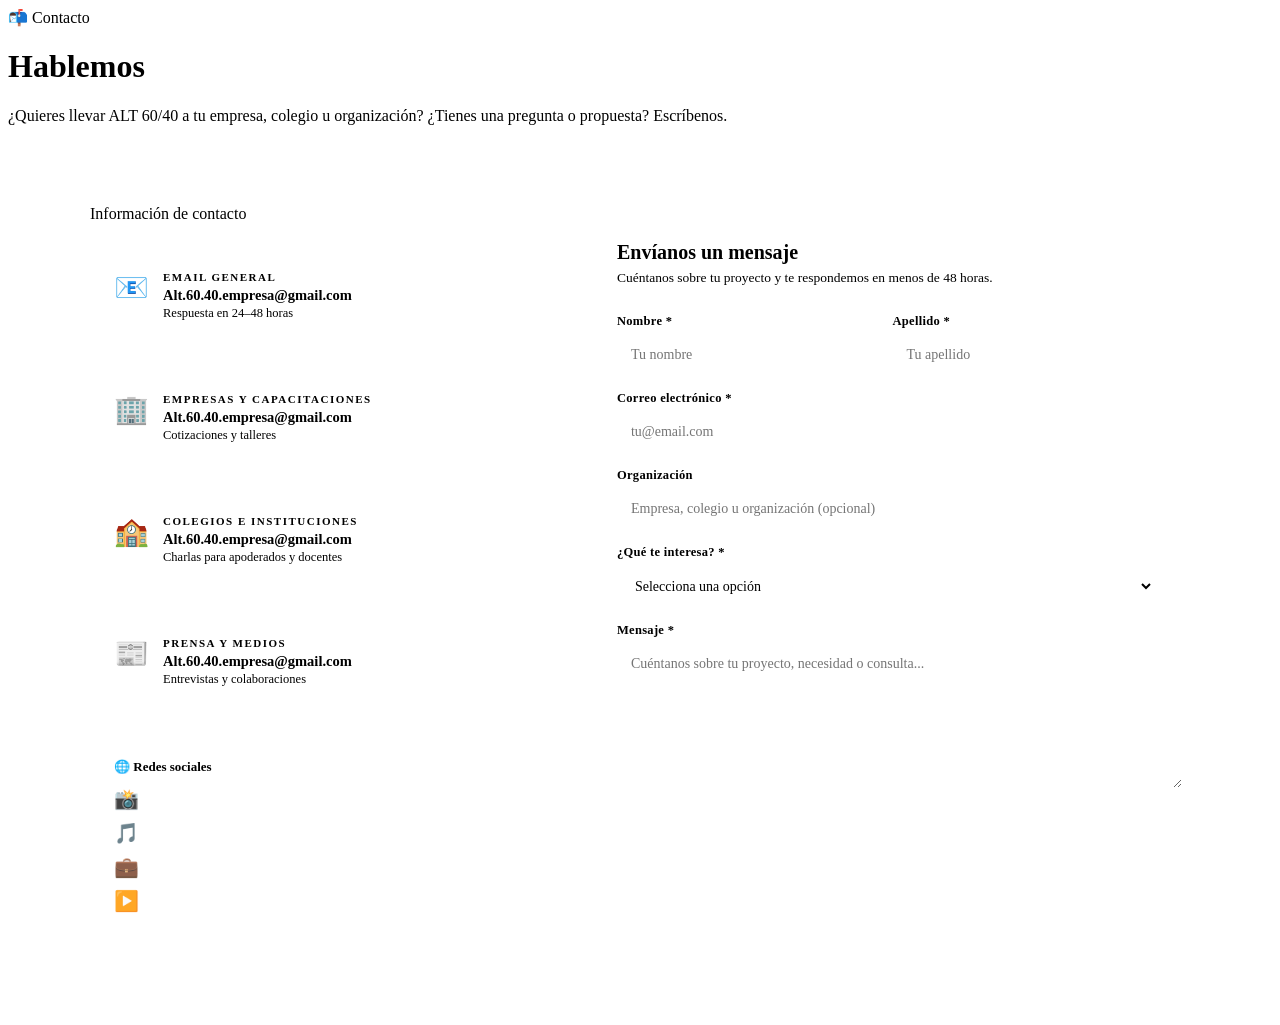
==== contacto.html @ 271dbf9a "Add files via upload" ====
<!DOCTYPE html>
<html lang="es">
<head>
<meta charset="UTF-8">
<meta name="viewport" content="width=device-width, initial-scale=1.0">
<link rel="preconnect" href="https://fonts.googleapis.com">
<link href="https://fonts.googleapis.com/css2?family=Space+Grotesk:wght@300;400;500;600;700;800&family=Inter:wght@300;400;500;600;700&display=swap" rel="stylesheet">
<link rel="stylesheet" href="css/base.css">
<style>
.contact-layout{display:grid;grid-template-columns:1fr 1.4fr;gap:56px;max-width:1100px;margin:0 auto;padding:64px 48px 80px;}
.contact-info{display:flex;flex-direction:column;gap:24px;}
.ci-card{background:var(--card-bg);border:1.5px solid var(--border);border-radius:16px;padding:24px;display:flex;align-items:flex-start;gap:14px;transition:border-color .2s;}
.ci-card:hover{border-color:var(--gold);}
.ci-icon{font-size:28px;flex-shrink:0;}
.ci-label{font-family:var(--fD);font-size:11px;font-weight:700;letter-spacing:1.5px;text-transform:uppercase;color:var(--gray);margin-bottom:4px;}
.ci-value{font-size:14.5px;font-weight:600;color:var(--text);}
.ci-sub{font-size:12.5px;color:var(--gray);margin-top:2px;}
.contact-form-card{background:var(--card-bg);border:1.5px solid var(--border);border-radius:20px;padding:36px;}
.form-row{display:grid;grid-template-columns:1fr 1fr;gap:14px;}
.form-group{display:flex;flex-direction:column;gap:6px;margin-bottom:16px;}
.form-label{font-size:12.5px;font-weight:700;color:var(--text);letter-spacing:.3px;}
.form-input,.form-select,.form-textarea{border:1.5px solid var(--border);border-radius:10px;padding:12px 14px;font-size:14px;font-family:var(--fB);color:var(--text);background:var(--bg);outline:none;transition:border-color .2s;width:100%;}
.form-input:focus,.form-select:focus,.form-textarea:focus{border-color:var(--wine);}
.form-textarea{resize:vertical;min-height:120px;}
.form-submit{width:100%;padding:14px;background:var(--wine);color:#fff;border:none;border-radius:10px;font-family:var(--fD);font-weight:700;font-size:15px;cursor:pointer;transition:background .15s;}
.form-submit:hover{background:var(--magenta);}
.form-submit:disabled{background:var(--gray);cursor:default;}
@media(max-width:800px){
  .contact-layout{grid-template-columns:1fr;padding:36px 20px 60px;}
  .form-row{grid-template-columns:1fr;}
}
</style>
</head>
<body>
<div id="site-nav-placeholder"></div>
<div class="page-hero">
  <div class="page-hero-eyebrow">📬 Contacto</div>
  <h1 class="page-hero-title">Hablemos</h1>
  <p class="page-hero-sub">¿Quieres llevar ALT 60/40 a tu empresa, colegio u organización? ¿Tienes una pregunta o propuesta? Escríbenos.</p>
</div>

<div class="contact-layout">
  <div class="contact-info">
    <div class="eyebrow">Información de contacto</div>
    <div class="ci-card">
      <div class="ci-icon">📧</div>
      <div><div class="ci-label">Email general</div><div class="ci-value">Alt.60.40.empresa@gmail.com</div><div class="ci-sub">Respuesta en 24–48 horas</div></div>
    </div>
    <div class="ci-card">
      <div class="ci-icon">🏢</div>
      <div><div class="ci-label">Empresas y capacitaciones</div><div class="ci-value">Alt.60.40.empresa@gmail.com</div><div class="ci-sub">Cotizaciones y talleres</div></div>
    </div>
    <div class="ci-card">
      <div class="ci-icon">🏫</div>
      <div><div class="ci-label">Colegios e instituciones</div><div class="ci-value">Alt.60.40.empresa@gmail.com</div><div class="ci-sub">Charlas para apoderados y docentes</div></div>
    </div>
    <div class="ci-card">
      <div class="ci-icon">📰</div>
      <div><div class="ci-label">Prensa y medios</div><div class="ci-value">Alt.60.40.empresa@gmail.com</div><div class="ci-sub">Entrevistas y colaboraciones</div></div>
    </div>
    <div style="background:var(--wine);border-radius:16px;padding:24px;">
      <div style="font-family:var(--fD);font-size:13px;font-weight:700;color:var(--gold);margin-bottom:12px;">🌐 Redes sociales</div>
      <div style="display:flex;flex-direction:column;gap:10px;">
        <a href="https://instagram.com" target="_blank" style="display:flex;align-items:center;gap:10px;color:rgba(255,255,255,.85);text-decoration:none;font-size:14px;font-weight:600;"><span style="font-size:20px;">📸</span> @alt6040</a>
        <a href="https://tiktok.com" target="_blank" style="display:flex;align-items:center;gap:10px;color:rgba(255,255,255,.85);text-decoration:none;font-size:14px;font-weight:600;"><span style="font-size:20px;">🎵</span> @alt6040</a>
        <a href="https://linkedin.com" target="_blank" style="display:flex;align-items:center;gap:10px;color:rgba(255,255,255,.85);text-decoration:none;font-size:14px;font-weight:600;"><span style="font-size:20px;">💼</span> ALT 60/40</a>
        <a href="https://youtube.com" target="_blank" style="display:flex;align-items:center;gap:10px;color:rgba(255,255,255,.85);text-decoration:none;font-size:14px;font-weight:600;"><span style="font-size:20px;">▶️</span> ALT 60/40</a>
      </div>
    </div>
  </div>

  <div class="contact-form-card">
    <div style="font-family:var(--fD);font-size:20px;font-weight:800;color:var(--wine);margin-bottom:6px;">Envíanos un mensaje</div>
    <div style="font-size:13.5px;color:var(--gray);margin-bottom:28px;">Cuéntanos sobre tu proyecto y te respondemos en menos de 48 horas.</div>

    <div id="formSuccess" style="display:none;background:#dcfce7;border:1.5px solid #86efac;border-radius:12px;padding:20px;text-align:center;margin-bottom:20px;">
      <div style="font-size:28px;margin-bottom:8px;">✅</div>
      <div style="font-family:var(--fD);font-size:16px;font-weight:700;color:#15803d;">¡Mensaje enviado!</div>
      <div style="font-size:13px;color:#166534;margin-top:4px;">Te responderemos en menos de 48 horas.</div>
    </div>

    <form id="contactForm" onsubmit="submitForm(event)">
      <div class="form-row">
        <div class="form-group"><label class="form-label">Nombre *</label><input class="form-input" type="text" name="name" required placeholder="Tu nombre"></div>
        <div class="form-group"><label class="form-label">Apellido *</label><input class="form-input" type="text" name="last" required placeholder="Tu apellido"></div>
      </div>
      <div class="form-group"><label class="form-label">Correo electrónico *</label><input class="form-input" type="email" name="email" required placeholder="tu@email.com"></div>
      <div class="form-group"><label class="form-label">Organización</label><input class="form-input" type="text" name="org" placeholder="Empresa, colegio u organización (opcional)"></div>
      <div class="form-group">
        <label class="form-label">¿Qué te interesa? *</label>
        <select class="form-select" name="interest" required>
          <option value="">Selecciona una opción</option>
          <option>Capacitación para empresa</option>
          <option>Charla para colegio</option>
          <option>Taller para familias</option>
          <option>Consultoría en comunicación digital</option>
          <option>Colaboración / prensa</option>
          <option>Pregunta general</option>
          <option>Otro</option>
        </select>
      </div>
      <div class="form-group"><label class="form-label">Mensaje *</label><textarea class="form-textarea" name="message" required placeholder="Cuéntanos sobre tu proyecto, necesidad o consulta..."></textarea></div>
      <button class="form-submit" type="submit" id="submitBtn">Enviar mensaje →</button>
    </form>
  </div>
</div>

<div id="site-footer-placeholder"></div>
<script src="js/app-core.js"></script>
<script src="js/data.js"></script>
<script src="js/components.js"></script>
<script>
initPage({page:'contacto.html',title:'Contacto',description:'Contáctanos para capacitaciones, charlas, consultoría o cualquier pregunta sobre ALT 60/40.'});

function submitForm(e){
  e.preventDefault();
  const btn=document.getElementById('submitBtn');
  btn.disabled=true;
  btn.textContent='Enviando...';
  setTimeout(()=>{
    document.getElementById('contactForm').style.display='none';
    document.getElementById('formSuccess').style.display='block';
    ALT.toast('✅ Mensaje enviado correctamente');
  },1200);
}
</script>
</body>
</html>
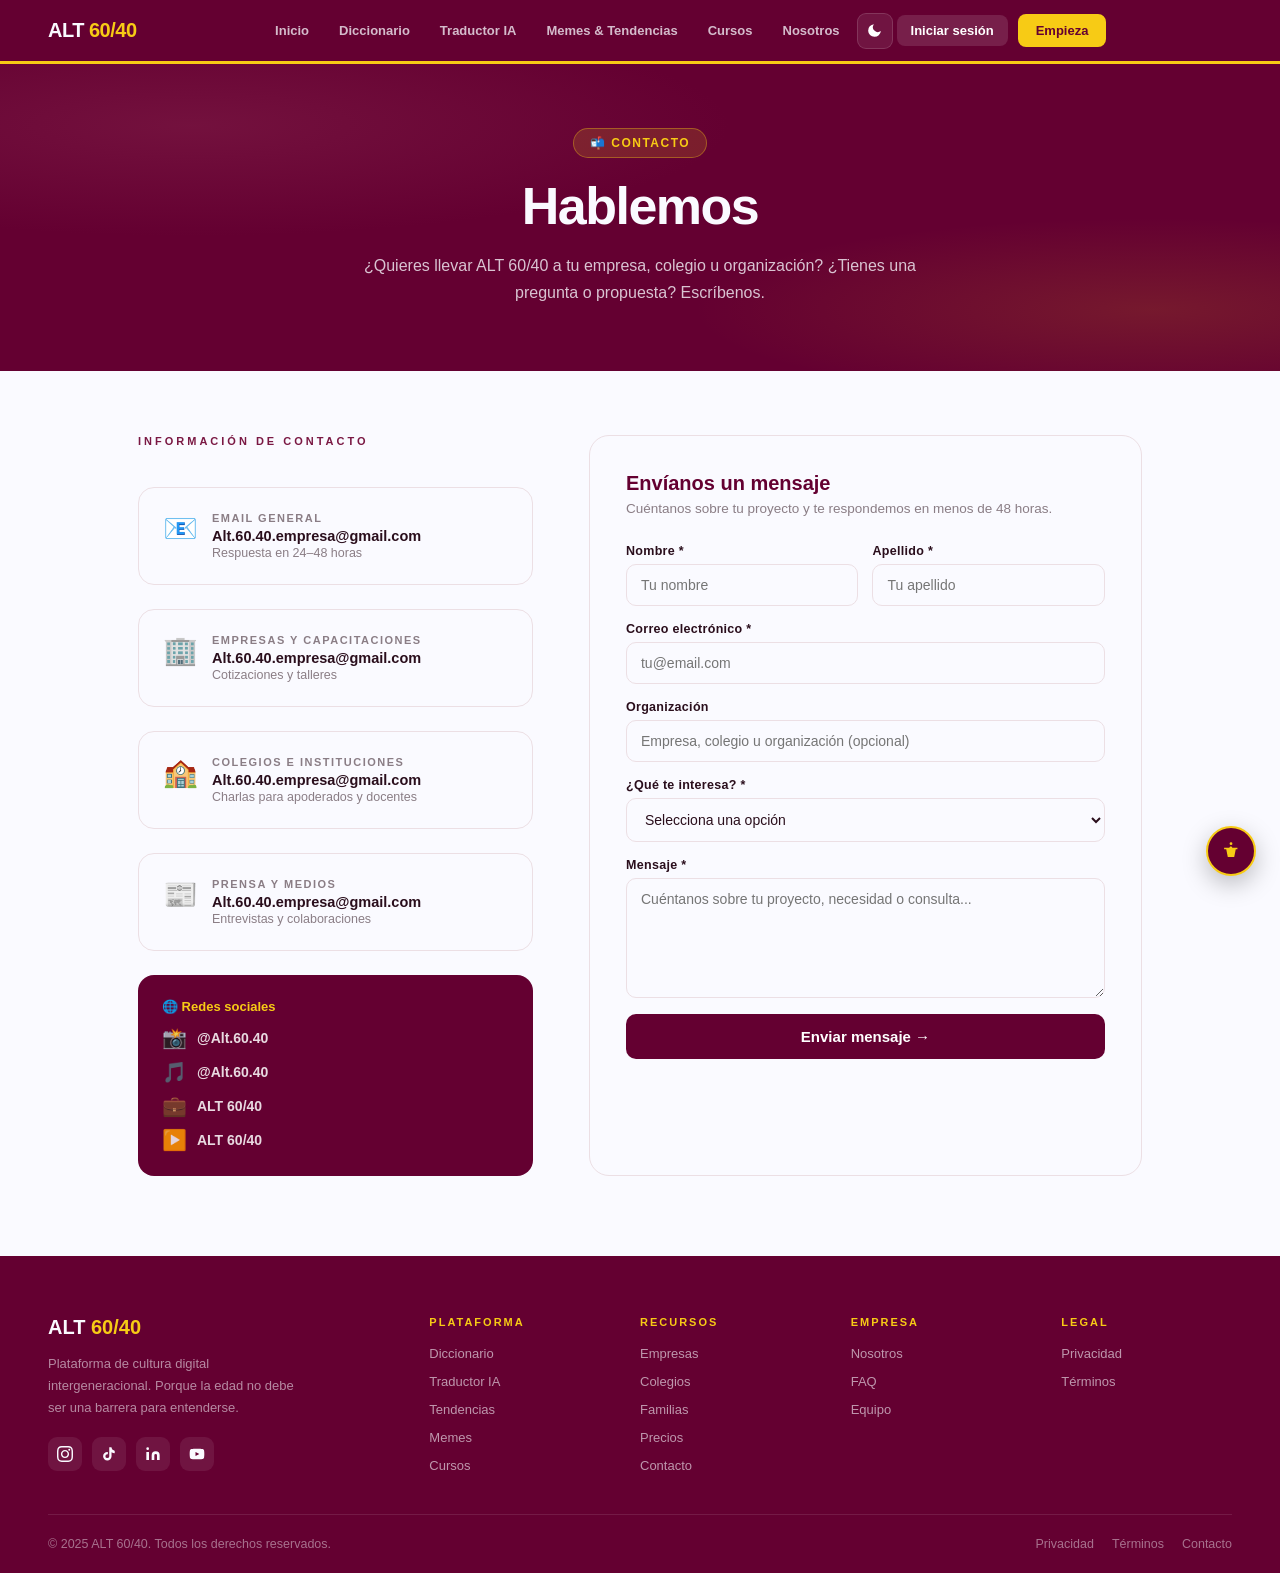
==== commit b7311999: "version 2" ====
--- a/contacto.html
+++ b/contacto.html
@@ -5,7 +5,347 @@
 <meta name="viewport" content="width=device-width, initial-scale=1.0">
 <link rel="preconnect" href="https://fonts.googleapis.com">
 <link href="https://fonts.googleapis.com/css2?family=Space+Grotesk:wght@300;400;500;600;700;800&family=Inter:wght@300;400;500;600;700&display=swap" rel="stylesheet">
-<link rel="stylesheet" href="css/base.css">
+<style>
+/* ═══════════════════════════════════════
+   ALT 60/40 — DESIGN SYSTEM
+   ═══════════════════════════════════════ */
+:root {
+  --wine:    #640031;
+  --magenta: #7A1843;
+  --gold:    #F7CB15;
+  --steel:   #7698B3;
+  --white:   #FAFAFF;
+
+  --wine-l:  #7d0040;
+  --gold-d:  #e0b711;
+  --ink:     #2a0e1c;
+  --gray:    #8a7d85;
+  --border:  #ecdfe4;
+  --bg:      var(--white);
+  --bg-soft: #f9f5f1;
+  --card-bg: var(--white);
+  --text:    var(--ink);
+  --text-soft: #5d5159;
+
+  --fD: 'Space Grotesk', sans-serif;
+  --fB: 'Inter', sans-serif;
+  --ease: cubic-bezier(.25,.46,.45,.94);
+
+  --radius-sm: 8px;
+  --radius-md: 14px;
+  --radius-lg: 20px;
+}
+
+/* ─── DARK MODE ─── */
+html.dark {
+  --bg:      #15090f;
+  --bg-soft: #1c0e16;
+  --card-bg: #20121a;
+  --text:    #f5eef2;
+  --text-soft: #c9b8c2;
+  --border:  #3a2030;
+  --gray:    #a594a0;
+}
+
+/* ─── HIGH CONTRAST MODE ─── */
+html.contrast {
+  --wine: #4a0024;
+  --text: #000;
+  --text-soft: #000;
+  --border: #000;
+}
+html.contrast.dark {
+  --text: #fff;
+  --text-soft: #fff;
+  --border: #fff;
+  --bg: #000;
+  --bg-soft: #000;
+  --card-bg: #0a0a0a;
+}
+
+*,*::before,*::after{box-sizing:border-box;margin:0;padding:0;}
+html{scroll-behavior:smooth;}
+html.no-scroll{ overflow:hidden; }
+body{
+  font-family:var(--fB);
+  background:var(--bg);
+  color:var(--text);
+  overflow-x:hidden;
+  transition: background .25s, color .25s;
+}
+::selection { background: var(--gold); color: var(--wine); }
+a{ color:inherit; }
+img{ max-width:100%; display:block; }
+button{ font-family:inherit; }
+
+/* font-size scaling for accessibility */
+html.font-lg{ font-size:112.5%; }
+html.font-xl{ font-size:125%; }
+
+section[id], div[id]{ scroll-margin-top: 84px; }
+
+/* ─── VISIBLE FOCUS ─── */
+a:focus-visible, button:focus-visible, input:focus-visible, textarea:focus-visible, select:focus-visible, [tabindex]:focus-visible {
+  outline: 2.5px solid var(--gold);
+  outline-offset: 2px;
+}
+
+/* ─── REDUCED MOTION ─── */
+@media (prefers-reduced-motion: reduce) {
+  *, *::before, *::after { animation-duration: 0.01ms !important; animation-iteration-count: 1 !important; transition-duration: 0.01ms !important; scroll-behavior: auto !important; }
+}
+
+/* ═══ NAV ═══ */
+nav.site-nav{
+  position:sticky; top:0; z-index:500;
+  background:var(--wine);
+  display:flex; align-items:center; justify-content:space-between;
+  padding:0 48px; height:64px;
+  border-bottom: 3px solid var(--gold);
+}
+.logo{ font-family:var(--fD); font-size:20px; font-weight:800; color:var(--white); letter-spacing:-.5px; text-decoration:none; }
+.logo b{ color:var(--gold); }
+.navlinks{ display:flex; gap:4px; align-items:center; }
+.navlinks a{
+  font-family:var(--fD); font-size:13px; font-weight:600;
+  color:rgba(250,250,255,.75); text-decoration:none;
+  padding:8px 13px; border-radius:8px; transition:all .15s;
+  white-space:nowrap;
+}
+.navlinks a:hover, .navlinks a.current{ color:var(--white); background:rgba(255,255,255,.08); }
+.nav-cta{
+  background:var(--gold); color:var(--wine) !important;
+  font-weight:700 !important; padding:9px 18px !important; margin-left:6px;
+}
+.nav-cta:hover{ background:#fff !important; }
+
+.nav-icon-btn{
+  background:rgba(255,255,255,.08); border:1px solid rgba(255,255,255,.14);
+  width:36px; height:36px; border-radius:9px; cursor:pointer;
+  display:flex; align-items:center; justify-content:center;
+  transition:background .15s; flex-shrink:0;
+}
+.nav-icon-btn:hover{ background:rgba(255,255,255,.18); }
+.nav-icon-btn svg{ width:17px; height:17px; }
+
+.nav-right{ display:flex; align-items:center; gap:8px; }
+
+.nav-avatar-btn{
+  width:36px; height:36px; border-radius:50%;
+  background:var(--gold); color:var(--wine);
+  display:flex; align-items:center; justify-content:center;
+  font-family:var(--fD); font-weight:700; font-size:13px;
+  cursor:pointer; border:none; flex-shrink:0;
+}
+
+/* hamburger (mobile only) */
+.hamburger{
+  display:none; flex-direction:column; gap:4px; cursor:pointer;
+  background:none; border:none; padding:8px; width:36px; height:36px;
+  align-items:center; justify-content:center;
+}
+.hamburger span{ width:20px; height:2px; background:var(--white); border-radius:2px; transition:all .2s; }
+.hamburger.open span:nth-child(1){ transform:translateY(6px) rotate(45deg); }
+.hamburger.open span:nth-child(2){ opacity:0; }
+.hamburger.open span:nth-child(3){ transform:translateY(-6px) rotate(-45deg); }
+
+.mobile-drawer{
+  display:none; position:fixed; top:64px; left:0; right:0; bottom:0; z-index:480;
+  background:var(--wine); padding:24px; overflow-y:auto;
+}
+.mobile-drawer.open{ display:block; }
+.mobile-drawer a{
+  display:block; font-family:var(--fD); font-size:17px; font-weight:600;
+  color:var(--white); text-decoration:none; padding:14px 4px;
+  border-bottom:1px solid rgba(255,255,255,.1);
+}
+
+/* ═══ FOOTER ═══ */
+footer.site-footer{ background:var(--wine); padding:60px 48px 0; }
+.footer-grid{
+  max-width:1240px; margin:0 auto;
+  display:grid; grid-template-columns:2fr 1fr 1fr 1fr 1fr; gap:40px;
+  padding-bottom:40px; border-bottom:1px solid rgba(255,255,255,.1);
+}
+.f-logo{ font-family:var(--fD); font-size:20px; font-weight:800; color:var(--white); margin-bottom:14px; }
+.f-logo b{ color:var(--gold); }
+.f-desc{ font-size:13px; color:rgba(250,250,255,.55); line-height:1.7; max-width:260px; margin-bottom:18px; }
+.f-social{ display:flex; gap:10px; }
+.f-social a{
+  width:34px; height:34px; border-radius:9px; background:rgba(255,255,255,.08);
+  display:flex; align-items:center; justify-content:center; transition:background .15s;
+}
+.f-social a:hover{ background:var(--gold); }
+.f-social svg{ width:16px; height:16px; fill:var(--white); }
+.f-social a:hover svg{ fill:var(--wine); }
+.f-col-title{ font-family:var(--fD); font-size:11px; font-weight:700; letter-spacing:2px; text-transform:uppercase; color:var(--gold); margin-bottom:16px; }
+.f-links{ list-style:none; display:flex; flex-direction:column; gap:10px; }
+.f-links a{ font-size:13px; color:rgba(250,250,255,.6); text-decoration:none; transition:color .2s; }
+.f-links a:hover{ color:var(--gold); }
+.footer-bottom{
+  max-width:1240px; margin:0 auto; padding:22px 0;
+  display:flex; justify-content:space-between; align-items:center; flex-wrap:wrap; gap:12px;
+}
+.footer-bottom p{ font-size:12.5px; color:rgba(250,250,255,.45); }
+.footer-bottom-links{ display:flex; gap:18px; flex-wrap:wrap; }
+.footer-bottom-links a{ font-size:12.5px; color:rgba(250,250,255,.45); text-decoration:none; }
+.footer-bottom-links a:hover{ color:var(--gold); }
+
+/* ═══ SHARED BUTTONS ═══ */
+.btn-gold{
+  background:var(--gold); color:var(--wine);
+  font-family:var(--fD); font-weight:700; font-size:15px;
+  padding:14px 32px; border-radius:10px; border:none; cursor:pointer;
+  text-decoration:none; display:inline-block; transition:all .2s;
+  box-shadow:0 8px 28px rgba(247,203,21,.3);
+}
+.btn-gold:hover{ background:#fff; transform:translateY(-2px); box-shadow:0 12px 36px rgba(247,203,21,.4); }
+.btn-outline{
+  background:transparent; color:var(--white);
+  font-family:var(--fD); font-weight:700; font-size:15px;
+  padding:14px 32px; border-radius:10px; border:1.5px solid rgba(255,255,255,.3); cursor:pointer;
+  text-decoration:none; display:inline-block; transition:all .2s;
+}
+.btn-outline:hover{ border-color:var(--white); background:rgba(255,255,255,.08); transform:translateY(-2px); }
+.btn-wine{
+  background:var(--wine); color:#fff;
+  font-family:var(--fD); font-weight:700; font-size:14px;
+  padding:12px 26px; border-radius:9px; border:none; cursor:pointer;
+  text-decoration:none; display:inline-block; transition:all .2s;
+}
+.btn-wine:hover{ background:var(--magenta); transform:translateY(-2px); }
+.btn-ghost-wine{
+  background:transparent; color:var(--wine); border:1.5px solid var(--border);
+  font-family:var(--fD); font-weight:700; font-size:13px;
+  padding:10px 22px; border-radius:9px; cursor:pointer; transition:all .15s;
+  text-decoration:none; display:inline-block;
+}
+.btn-ghost-wine:hover{ border-color:var(--wine); background:#f5eef1; }
+
+/* ═══ SECTION BASE ═══ */
+.section{ max-width:1240px; margin:0 auto; padding:80px 48px; }
+.eyebrow{
+  font-family:var(--fD); font-size:11px; font-weight:700;
+  letter-spacing:3px; text-transform:uppercase; color:var(--magenta);
+  margin-bottom:16px;
+}
+.eyebrow.on-dark{ color:var(--gold); }
+.sec-title{
+  font-family:var(--fD); font-size:clamp(28px,4vw,46px); font-weight:800;
+  letter-spacing:-1px; line-height:1.1; color:var(--wine); margin-bottom:18px;
+}
+html.dark .sec-title{ color:var(--gold); }
+.sec-title.on-dark{ color:var(--white); }
+.sec-body{ font-size:16px; line-height:1.75; color:var(--text-soft); max-width:640px; }
+
+/* ═══ PAGE HERO (subpages) ═══ */
+.page-hero{
+  background: var(--wine);
+  background-image:
+    radial-gradient(ellipse 70% 60% at 15% 20%, rgba(122,24,67,.7) 0%, transparent 60%),
+    radial-gradient(ellipse 60% 50% at 90% 80%, rgba(247,203,21,.12) 0%, transparent 60%);
+  padding:64px 48px; text-align:center;
+}
+.page-hero-eyebrow{
+  display:inline-flex; align-items:center; gap:8px;
+  background:rgba(247,203,21,.15); border:1px solid rgba(247,203,21,.35);
+  color:var(--gold); font-family:var(--fD); font-size:12px; font-weight:700;
+  letter-spacing:1.5px; text-transform:uppercase;
+  padding:7px 16px; border-radius:100px; margin-bottom:20px;
+}
+.page-hero-title{
+  font-family:var(--fD); font-weight:800;
+  font-size:clamp(30px,5vw,52px); color:var(--white);
+  line-height:1.08; letter-spacing:-1.5px;
+}
+.page-hero-sub{
+  font-size:16px; color:rgba(250,250,255,.78);
+  max-width:560px; margin:18px auto 0; line-height:1.7; font-weight:300;
+}
+
+/* ═══ REVEAL ═══ */
+.reveal{ opacity:0; transform:translateY(28px); transition:opacity .65s var(--ease), transform .65s var(--ease); }
+.reveal.visible{ opacity:1; transform:none; }
+
+/* ═══ TOAST ═══ */
+#toast-host{ position:fixed; bottom:24px; left:50%; transform:translateX(-50%); z-index:9999; display:flex; flex-direction:column; gap:8px; align-items:center; }
+.toast{
+  background:var(--wine); color:#fff; font-family:var(--fB); font-size:13.5px; font-weight:500;
+  padding:12px 22px; border-radius:100px; box-shadow:0 10px 30px rgba(0,0,0,.25);
+  display:flex; align-items:center; gap:8px;
+  animation: toastIn .25s var(--ease);
+}
+@keyframes toastIn{ from{opacity:0;transform:translateY(10px);} to{opacity:1;transform:none;} }
+
+/* ═══ MODAL BASE ═══ */
+.modal-overlay{
+  display:none; position:fixed; inset:0; background:rgba(20,5,12,.6);
+  z-index:2000; align-items:center; justify-content:center; padding:20px;
+  backdrop-filter: blur(3px);
+}
+.modal-overlay.open{ display:flex; }
+.modal-box{
+  background:var(--card-bg); border-radius:var(--radius-lg);
+  width:min(420px,100%); padding:36px; position:relative;
+  max-height:90vh; overflow-y:auto;
+  animation: modalIn .25s var(--ease);
+}
+@keyframes modalIn{ from{opacity:0;transform:scale(.96) translateY(8px);} to{opacity:1;transform:none;} }
+.modal-close{
+  position:absolute; top:18px; right:18px; background:none; border:none;
+  font-size:22px; color:var(--gray); cursor:pointer; line-height:1; padding:4px;
+}
+.modal-close:hover{ color:var(--wine); }
+
+/* ═══ A11Y WIDGET ═══ */
+#a11y-toggle{
+  position:fixed; bottom:24px; right:24px; z-index:1000;
+  width:50px; height:50px; border-radius:50%;
+  background:var(--wine); border:2px solid var(--gold); cursor:pointer;
+  display:flex; align-items:center; justify-content:center;
+  box-shadow:0 8px 24px rgba(0,0,0,.25); transition:transform .2s;
+}
+#a11y-toggle:hover{ transform:scale(1.08); }
+#a11y-toggle svg{ width:22px; height:22px; fill:var(--gold); }
+
+#a11y-panel{
+  display:none; position:fixed; bottom:84px; right:24px; z-index:1000;
+  background:var(--card-bg); border:1.5px solid var(--border); border-radius:16px;
+  padding:20px; width:240px; box-shadow:0 16px 48px rgba(0,0,0,.2);
+}
+#a11y-panel.open{ display:block; }
+.a11y-row{ display:flex; align-items:center; justify-content:space-between; padding:10px 0; border-bottom:1px solid var(--border); }
+.a11y-row:last-child{ border-bottom:none; }
+.a11y-label{ font-size:13px; font-weight:600; color:var(--text); }
+.a11y-btns{ display:flex; gap:4px; }
+.a11y-mini-btn{
+  width:28px; height:28px; border-radius:6px; border:1.5px solid var(--border);
+  background:var(--bg); color:var(--text); cursor:pointer; font-size:12px; font-weight:700;
+}
+.a11y-mini-btn.active{ background:var(--wine); color:#fff; border-color:var(--wine); }
+.a11y-toggle-switch{
+  width:38px; height:22px; border-radius:100px; background:var(--border); position:relative; cursor:pointer; border:none;
+}
+.a11y-toggle-switch::after{
+  content:''; position:absolute; top:2px; left:2px; width:18px; height:18px; border-radius:50%;
+  background:#fff; transition:transform .2s;
+}
+.a11y-toggle-switch.on{ background:var(--wine); }
+.a11y-toggle-switch.on::after{ transform:translateX(16px); }
+
+/* ═══ RESPONSIVE ═══ */
+@media(max-width:1000px){
+  nav.site-nav{ padding:0 20px; }
+  .navlinks{ display:none; }
+  .hamburger{ display:flex; }
+  .section{ padding:56px 20px; }
+  .page-hero{ padding:48px 20px; }
+  .footer-grid{ grid-template-columns:1fr 1fr; padding:0 20px 32px; }
+  footer.site-footer{ padding:40px 0 0; }
+  .footer-bottom{ padding:20px; flex-direction:column; text-align:center; }
+}
+
+</style>
 <style>
 .contact-layout{display:grid;grid-template-columns:1fr 1.4fr;gap:56px;max-width:1100px;margin:0 auto;padding:64px 48px 80px;}
 .contact-info{display:flex;flex-direction:column;gap:24px;}
@@ -61,10 +401,10 @@
     <div style="background:var(--wine);border-radius:16px;padding:24px;">
       <div style="font-family:var(--fD);font-size:13px;font-weight:700;color:var(--gold);margin-bottom:12px;">🌐 Redes sociales</div>
       <div style="display:flex;flex-direction:column;gap:10px;">
-        <a href="https://instagram.com" target="_blank" style="display:flex;align-items:center;gap:10px;color:rgba(255,255,255,.85);text-decoration:none;font-size:14px;font-weight:600;"><span style="font-size:20px;">📸</span> @alt6040</a>
-        <a href="https://tiktok.com" target="_blank" style="display:flex;align-items:center;gap:10px;color:rgba(255,255,255,.85);text-decoration:none;font-size:14px;font-weight:600;"><span style="font-size:20px;">🎵</span> @alt6040</a>
-        <a href="https://linkedin.com" target="_blank" style="display:flex;align-items:center;gap:10px;color:rgba(255,255,255,.85);text-decoration:none;font-size:14px;font-weight:600;"><span style="font-size:20px;">💼</span> ALT 60/40</a>
-        <a href="https://youtube.com" target="_blank" style="display:flex;align-items:center;gap:10px;color:rgba(255,255,255,.85);text-decoration:none;font-size:14px;font-weight:600;"><span style="font-size:20px;">▶️</span> ALT 60/40</a>
+        <a href="https://instagram.com" target="_blank" style="display:flex;align-items:center;gap:10px;color:rgba(255,255,255,.85);text-decoration:none;font-size:14px;font-weight:600;"><span style="font-size:20px;">📸</span> @Alt.60.40</a>
+        <a href="https://www.tiktok.com/@alt.60.40" target="_blank" style="display:flex;align-items:center;gap:10px;color:rgba(255,255,255,.85);text-decoration:none;font-size:14px;font-weight:600;"><span style="font-size:20px;">🎵</span> @Alt.60.40</a>
+        <a href="https://www.linkedin.com/company/alt6040" target="_blank" style="display:flex;align-items:center;gap:10px;color:rgba(255,255,255,.85);text-decoration:none;font-size:14px;font-weight:600;"><span style="font-size:20px;">💼</span> ALT 60/40</a>
+        <a href="https://www.facebook.com/share/1G8u2c5EKh/" target="_blank" style="display:flex;align-items:center;gap:10px;color:rgba(255,255,255,.85);text-decoration:none;font-size:14px;font-weight:600;"><span style="font-size:20px;">▶️</span> ALT 60/40</a>
       </div>
     </div>
   </div>
@@ -106,9 +446,1186 @@
 </div>
 
 <div id="site-footer-placeholder"></div>
-<script src="js/app-core.js"></script>
-<script src="js/data.js"></script>
-<script src="js/components.js"></script>
+<script>
+/* ═══════════════════════════════════════
+   ALT 60/40 — APP CORE (shared state & utils)
+   Persisted via localStorage. No real backend —
+   this simulates auth/progress for the prototype.
+   ═══════════════════════════════════════ */
+
+const ALT = {
+  STORE_KEY: 'alt6040_state',
+
+  defaultState() {
+    return {
+      user: null, // { name, email, initials }
+      favorites: [],        // array of term ids
+      history: [],          // array of {term, ts}
+      learned: [],          // array of term ids marked "aprendida"
+      courseProgress: {},   // { courseId: percent }
+      achievements: [],     // array of achievement ids unlocked
+      darkMode: false,
+      fontSize: 'base',     // base | lg | xl
+      highContrast: false,
+    };
+  },
+
+  state: null,
+
+  load() {
+    try {
+      const raw = localStorage.getItem(this.STORE_KEY);
+      this.state = raw ? Object.assign(this.defaultState(), JSON.parse(raw)) : this.defaultState();
+    } catch(e) {
+      this.state = this.defaultState();
+    }
+    return this.state;
+  },
+
+  save() {
+    localStorage.setItem(this.STORE_KEY, JSON.stringify(this.state));
+  },
+
+  /* ── AUTH (simulated) ── */
+  login(name, email) {
+    const initials = name.trim().split(/\s+/).map(w => w[0]).slice(0,2).join('').toUpperCase();
+    this.state.user = { name: name.trim(), email: email.trim(), initials: initials || 'U' };
+    this.save();
+  },
+  loginWithGoogle() {
+    this.login('Usuario Google', 'usuario@gmail.com');
+  },
+  logout() {
+    this.state.user = null;
+    this.save();
+  },
+  isLoggedIn() { return !!this.state.user; },
+
+  /* ── FAVORITES ── */
+  toggleFavorite(termId) {
+    const i = this.state.favorites.indexOf(termId);
+    if (i >= 0) { this.state.favorites.splice(i,1); } else { this.state.favorites.push(termId); }
+    this.save();
+    return this.state.favorites.includes(termId);
+  },
+  isFavorite(termId) { return this.state.favorites.includes(termId); },
+
+  /* ── HISTORY ── */
+  addHistory(termLabel) {
+    this.state.history = this.state.history.filter(h => h.term !== termLabel);
+    this.state.history.unshift({ term: termLabel, ts: Date.now() });
+    this.state.history = this.state.history.slice(0, 20);
+    this.save();
+  },
+
+  /* ── LEARNED WORDS ── */
+  markLearned(termId) {
+    if (!this.state.learned.includes(termId)) {
+      this.state.learned.push(termId);
+      this.save();
+      this.checkAchievements();
+    }
+  },
+
+  /* ── COURSE PROGRESS ── */
+  setCourseProgress(courseId, percent) {
+    this.state.courseProgress[courseId] = percent;
+    this.save();
+    this.checkAchievements();
+  },
+  getCourseProgress(courseId) { return this.state.courseProgress[courseId] || 0; },
+
+  /* ── ACHIEVEMENTS ── */
+  ACHIEVEMENT_DEFS: [
+    { id: 'first_word',  name: 'Primer meme aprendido', desc: 'Aprendiste tu primera palabra', icon: '🎉', check: s => s.learned.length >= 1 },
+    { id: 'hundred',     name: '100 términos descubiertos', desc: 'Marcaste 100 palabras como aprendidas', icon: '💯', check: s => s.learned.length >= 100 },
+    { id: 'expert',      name: 'Nivel Experto', desc: 'Completaste un curso avanzado', icon: '🎓', check: s => Object.values(s.courseProgress).some(p => p >= 100) },
+    { id: 'streak',      name: 'Racha de aprendizaje', desc: 'Visitaste el diccionario 3 veces', icon: '🔥', check: s => s.history.length >= 3 },
+    { id: 'collector',   name: 'Coleccionista', desc: 'Guardaste 5 palabras favoritas', icon: '⭐', check: s => s.favorites.length >= 5 },
+  ],
+
+  checkAchievements() {
+    let unlocked = false;
+    this.ACHIEVEMENT_DEFS.forEach(def => {
+      if (!this.state.achievements.includes(def.id) && def.check(this.state)) {
+        this.state.achievements.push(def.id);
+        unlocked = true;
+        this.toast(`🏆 Logro desbloqueado: ${def.name}`);
+      }
+    });
+    if (unlocked) this.save();
+  },
+
+  /* ── DARK MODE ── */
+  applyDarkMode() {
+    document.documentElement.classList.toggle('dark', this.state.darkMode);
+  },
+  toggleDarkMode() {
+    this.state.darkMode = !this.state.darkMode;
+    this.applyDarkMode();
+    this.save();
+  },
+
+  /* ── ACCESSIBILITY ── */
+  applyA11y() {
+    document.documentElement.classList.remove('font-lg','font-xl');
+    if (this.state.fontSize === 'lg') document.documentElement.classList.add('font-lg');
+    if (this.state.fontSize === 'xl') document.documentElement.classList.add('font-xl');
+    document.documentElement.classList.toggle('contrast', this.state.highContrast);
+  },
+  setFontSize(size) {
+    this.state.fontSize = size;
+    this.applyA11y();
+    this.save();
+  },
+  toggleContrast() {
+    this.state.highContrast = !this.state.highContrast;
+    this.applyA11y();
+    this.save();
+  },
+  readPageAloud() {
+    if (!('speechSynthesis' in window)) { this.toast('Lectura en voz alta no disponible en este navegador'); return; }
+    const main = document.querySelector('main') || document.body;
+    const text = main.innerText.slice(0, 4000);
+    const utter = new SpeechSynthesisUtterance(text);
+    utter.lang = 'es-ES';
+    speechSynthesis.cancel();
+    speechSynthesis.speak(utter);
+    this.toast('🔊 Leyendo página en voz alta...');
+  },
+  stopReading() {
+    speechSynthesis.cancel();
+  },
+
+  /* ── TOAST ── */
+  toast(msg, ms=3200) {
+    let host = document.getElementById('toast-host');
+    if (!host) {
+      host = document.createElement('div');
+      host.id = 'toast-host';
+      document.body.appendChild(host);
+    }
+    const el = document.createElement('div');
+    el.className = 'toast';
+    el.textContent = msg;
+    host.appendChild(el);
+    setTimeout(() => { el.style.opacity = '0'; el.style.transition='opacity .3s'; setTimeout(()=>el.remove(), 300); }, ms);
+  },
+
+  /* ── COPY TO CLIPBOARD ── */
+  copyText(text, successMsg='Copiado al portapapeles') {
+    navigator.clipboard.writeText(text).then(() => this.toast('✅ ' + successMsg)).catch(() => this.toast('No se pudo copiar'));
+  },
+
+  /* ── SHARE ── */
+  shareContent(title, text, url) {
+    if (navigator.share) {
+      navigator.share({ title, text, url }).catch(()=>{});
+    } else {
+      this.copyText(url || window.location.href, 'Enlace copiado para compartir');
+    }
+  },
+
+  init() {
+    this.load();
+    this.applyDarkMode();
+    this.applyA11y();
+    this.renderNavAuthState();
+    this.checkAchievements();
+  },
+
+  /* update header avatar/login button based on auth state across pages */
+  renderNavAuthState() {
+    const loginBtn = document.getElementById('navLoginBtn');
+    const avatarBtn = document.getElementById('navAvatarBtn');
+    if (!loginBtn && !avatarBtn) return;
+    if (this.isLoggedIn()) {
+      if (loginBtn) loginBtn.style.display = 'none';
+      if (avatarBtn) { avatarBtn.style.display = 'flex'; avatarBtn.textContent = this.state.user.initials; }
+    } else {
+      if (loginBtn) loginBtn.style.display = 'inline-block';
+      if (avatarBtn) avatarBtn.style.display = 'none';
+    }
+  }
+};
+
+ALT.load();
+ALT.applyDarkMode();
+ALT.applyA11y();
+
+document.addEventListener('DOMContentLoaded', () => {
+  ALT.init();
+
+  /* ── mobile hamburger ── */
+  const hamburger = document.getElementById('hamburgerBtn');
+  const drawer = document.getElementById('mobileDrawer');
+  if (hamburger && drawer) {
+    hamburger.addEventListener('click', () => {
+      hamburger.classList.toggle('open');
+      drawer.classList.toggle('open');
+      document.documentElement.classList.toggle('no-scroll', drawer.classList.contains('open'));
+    });
+    drawer.querySelectorAll('a').forEach(a => a.addEventListener('click', () => {
+      hamburger.classList.remove('open');
+      drawer.classList.remove('open');
+      document.documentElement.classList.remove('no-scroll');
+    }));
+  }
+
+  /* ── dark mode toggle button ── */
+  document.querySelectorAll('[data-dark-toggle]').forEach(btn => {
+    btn.addEventListener('click', () => ALT.toggleDarkMode());
+  });
+
+  /* ── a11y panel ── */
+  const a11yToggle = document.getElementById('a11y-toggle');
+  const a11yPanel = document.getElementById('a11y-panel');
+  if (a11yToggle && a11yPanel) {
+    a11yToggle.addEventListener('click', () => a11yPanel.classList.toggle('open'));
+    document.addEventListener('click', (e) => {
+      if (!a11yPanel.contains(e.target) && !a11yToggle.contains(e.target)) a11yPanel.classList.remove('open');
+    });
+  }
+
+  /* ── login modal wiring ── */
+  const loginBtn = document.getElementById('navLoginBtn');
+  const loginModal = document.getElementById('loginModal');
+  if (loginBtn && loginModal) {
+    loginBtn.addEventListener('click', () => loginModal.classList.add('open'));
+  }
+
+  /* ── avatar click -> go to profile ── */
+  const avatarBtn = document.getElementById('navAvatarBtn');
+  if (avatarBtn) {
+    avatarBtn.addEventListener('click', () => { window.location.href = 'perfil.html'; });
+  }
+
+  /* ── scroll reveal (works across pages) ── */
+  const io = new IntersectionObserver(entries => {
+    entries.forEach(e => { if (e.isIntersecting) e.target.classList.add('visible'); });
+  }, { threshold: .08 });
+  document.querySelectorAll('.reveal').forEach(r => io.observe(r));
+});
+
+</script>
+<script>
+/* ════════════════════════════════════════════════════════
+   ALT 60/40 — DATA COMPLETA
+   Multi-generacional · Actualizado julio 2026
+   Gen Alpha · Gen Z · Millennials · Gen X · Boomers
+   ════════════════════════════════════════════════════════ */
+
+/* ──────────────────────────────────────────────────────
+   DICCIONARIO — 55 términos con ejemplos expandidos
+   ────────────────────────────────────────────────────── */
+const TERMS = [
+
+  /* ═══ GEN ALPHA (2013+) ═══ */
+  {
+    id:'skibidi', word:'Skibidi', pron:'/ski-bi-di/', category:'memes', generation:'Gen Alpha',
+    tags:['Gen Alpha','2023','Viral'], date:'~2023', popularity:97, emoji:'🚽',
+    definition:'Originado en la serie viral "Skibidi Toilet" de YouTube (cabezas humanas en inodoros en guerra). Funciona como palabra comodín: algo absurdo, raro, random o sin sentido. Es el idioma nativo de Gen Alpha.',
+    example:'"Eso fue completamente skibidi, no tiene sentido pero me reí 10 minutos."',
+    example2:'"¿Por qué estás siendo tan skibidi hoy? Nada de lo que dices tiene lógica."',
+    example3:'"Ese video de YouTube es puro skibidi Ohio, no puedo creer que alguien lo hizo."',
+    synonyms:['Random','Absurdo','Sin sentido'], related:['brainrot','gyat'],
+    platforms:['YouTube','TikTok'], formalTranslation:'Algo absurdo o sin sentido aparente'
+  },
+  {
+    id:'gyat', word:'Gyat', pron:'/yat/', category:'slang', generation:'Gen Alpha',
+    tags:['Gen Alpha','2022'], date:'~2022', popularity:78, emoji:'😱',
+    definition:'Interjección de asombro exagerado. Viene de "goddamn" pronunciado rapidísimo. Se usa para reaccionar ante algo impactante, sorprendente o impresionante.',
+    example:'"¡Gyat! No puedo creer que sacó 7 sin ir a clases en todo el semestre."',
+    example2:'"Gyat bro, ese precio estaba en oferta hace una hora y ya se acabó."',
+    example3:'"¡GYAT! Mira quién llegó a la fiesta — no lo invitamos."',
+    synonyms:['¡Dios mío!','¡Wow!','¡Increíble!'], related:['skibidi','brainrot'],
+    platforms:['TikTok'], formalTranslation:'Expresión de asombro o sorpresa intensa ante algo inesperado'
+  },
+  {
+    id:'brainrot', word:'Brainrot', pron:'/bréin-rot/', category:'memes', generation:'Gen Alpha / Gen Z',
+    tags:['Gen Alpha','Gen Z','2023','Popular'], date:'~2023', popularity:94, emoji:'🧠',
+    definition:'Contenido absurdo, repetitivo y sin valor que "pudre el cerebro" de tanto verlo. Se usa con humor para autocriticarse. Si entiendes todos los memes de Skibidi Toilet, ya tienes brainrot.',
+    example:'"Llevo 4 horas viendo TikTok a las 3am. Esto es puro brainrot y no me arrepiento."',
+    example2:'"Mi recomendado de YouTube es solo videos de gatos y conspiraciones. Tengo brainrot severo."',
+    example3:'"Las cosas que me dan risa ya no tienen sentido para nadie más. Brainrot nivel experto."',
+    synonyms:['Contenido basura','Adicción digital'], related:['skibidi','npc'],
+    platforms:['YouTube','TikTok'], formalTranslation:'Deterioro cognitivo humorístico por consumo excesivo de contenido banal'
+  },
+
+  /* ═══ GEN Z (1997-2012) ═══ */
+  {
+    id:'rizz', word:'Rizz', pron:'/riz/', category:'slang', generation:'Gen Z',
+    tags:['Gen Z','2022','Viral','Oxford 2023'], date:'~2022', popularity:99, emoji:'✨',
+    definition:'Carisma natural para seducir o impresionar sin aparente esfuerzo. Palabra del Año Oxford 2023. "Unspoken rizz" es el nivel supremo: conquistas sin decir ni una sola palabra. Puedes "tener rizz" o "no tener rizz".',
+    example:'"No hace nada especial y todos lo adoran — tiene un unspoken rizz impresionante."',
+    example2:'"Intenté hablarle y lo arruiné todo. Definitivamente no tengo rizz."',
+    example3:'"¿Cómo te fue con ella?" "Mal, perdí todo el rizz cuando me trabé diciendo mi nombre."',
+    synonyms:['Carisma','Encanto natural','Don de gentes'], related:['aura','sigma','delulu'],
+    platforms:['TikTok','Instagram','X'], formalTranslation:'Carisma natural para generar atracción sin esfuerzo visible'
+  },
+  {
+    id:'aura', word:'Aura', pron:'/áu-ra/', category:'slang', generation:'Gen Alpha / Gen Z',
+    tags:['Gen Alpha','Gen Z','2023','Viral'], date:'~2023', popularity:95, emoji:'🌟',
+    definition:'Energía o presencia carismática que proyecta una persona. "Farmar aura" (2025-2026) es acumular puntos de carisma haciendo cosas geniales. "Perder aura" es hacer algo vergonzoso. El sistema de puntos lo decide la comunidad.',
+    example:'"Perdió 1000 puntos de aura cuando se cayó entrando al salón con todos mirando."',
+    example2:'"Llegó al trabajo con café, look impecable y el proyecto listo: +5000 aura pura."',
+    example3:'"Contesté mal en clase cuando no sabía la respuesta. Aura en negativo, literalmente."',
+    synonyms:['Presencia','Carisma','Energía'], related:['rizz','sigma'],
+    platforms:['TikTok','Instagram'], formalTranslation:'Presencia carismática que proyecta una persona en su entorno'
+  },
+  {
+    id:'delulu', word:'Delulu', pron:'/de-lu-lu/', category:'slang', generation:'Gen Z',
+    tags:['Gen Z','TikTok','2023','Popular'], date:'~2023', popularity:88, emoji:'🌙',
+    definition:'Diminutivo de "delusional" (delirante). Se usa con humor y cariño para describir expectativas poco realistas, especialmente en lo amoroso. "Ser delulu" es un estado de vida que muchos abrazan conscientemente.',
+    example:'"Estoy completamente delulu pensando que me va a escribir después de 3 semanas de silencio."',
+    example2:'"Sé que no me conoce en persona, pero en mi cabeza ya tenemos 3 hijos. Soy muy delulu."',
+    example3:'"¿Delulu? Sí. ¿Voy a parar? No. Manifestar es parte del proceso."',
+    synonyms:['Ilusa/o','Con esperanzas exageradas'], related:['main-character','rizz'],
+    platforms:['TikTok','Instagram'], formalTranslation:'Tener expectativas poco realistas sobre una situación romántica'
+  },
+  {
+    id:'era', word:'Era', pron:'/é-ra/', category:'slang', generation:'Gen Z',
+    tags:['Gen Z','2023','Popular'], date:'~2023', popularity:93, emoji:'⭐',
+    definition:'Estar en una "era" es vivir una etapa de vida con identidad definida. Inspirado en las eras de Taylor Swift. En 2026 todo se convierte en una era: gym, paz mental, villana, productividad.',
+    example:'"Estoy en mi era de no contestar mensajes y priorizar mi paz interior."',
+    example2:'"Oficialmente entré a mi era de gym. Llevo 3 días. Esperemos que dure."',
+    example3:'"Esta es mi era villana: nada de disculpas, nada de explicaciones."',
+    synonyms:['Fase','Etapa','Período'], related:['delulu','main-character'],
+    platforms:['TikTok','Instagram','X'], formalTranslation:'Atravesando una etapa de vida con identidad y propósito definidos'
+  },
+  {
+    id:'the-ick', word:'The ick', pron:'/de-ik/', category:'slang', generation:'Gen Z',
+    tags:['Gen Z','2022','Popular'], date:'~2022', popularity:89, emoji:'🤢',
+    definition:'Repulsión instantánea e irreversible que surge al ver algo que hace la persona que te gusta. No tiene cura conocida. Una vez que da "the ick", la atracción se fue para siempre.',
+    example:'"Me dio el ick cuando lo vi corriendo raro detrás del bus. Ya no puedo verlo igual."',
+    example2:'"¿Sabes qué me dio el ick? Que manda voz en vez de texto. No lo puedo superar."',
+    example3:'"The ick más raro: tomaba el yogur y hacía ruido al final. Adiós para siempre."',
+    synonyms:['Repulsión','Me bajó','Ya no me gusta'], related:['delulu','ghostear'],
+    platforms:['TikTok','Instagram'], formalTranslation:'Repulsión súbita e irreversible hacia alguien que antes atraía'
+  },
+  {
+    id:'no-cap', word:'No cap', pron:'/no-kap/', category:'slang', generation:'Gen Z',
+    tags:['Gen Z','2019','Popular'], date:'~2019', popularity:91, emoji:'🧢',
+    definition:'"Sin mentira" / "en serio". "Cap" significa mentira en slang. "No cap" = te lo juro, es verdad. Una de las expresiones más usadas para dar énfasis a una afirmación.',
+    example:'"Este restaurante es el mejor que fui en mi vida, no cap."',
+    example2:'"No cap, el examen estuvo facilísimo. Todos lo reprobaron pero estuvo fácil."',
+    example3:'"¿Esto está bueno de verdad o lo dices?" "No cap, te lo juro, está increíble."',
+    synonyms:['En serio','Te lo juro','Facts'], related:['lowkey','bussin'],
+    platforms:['TikTok','Instagram','X'], formalTranslation:'Te lo aseguro, es completamente cierto y sin exageración'
+  },
+  {
+    id:'slay', word:'Slay', pron:'/sléi/', category:'slang', generation:'Gen Z',
+    tags:['Gen Z','2019'], date:'~2019 (cultura ballroom)', popularity:86, emoji:'💅',
+    definition:'Elogio máximo: alguien lo hizo de manera excepcional. Viene de la cultura ballroom afroamericana de los 80s, masificado por RuPaul\'s Drag Race. "Slay queen" es la forma de decírselo a alguien.',
+    example:'"Ese look es un slay absoluto, deberías ir así siempre."',
+    example2:'"Presentó el proyecto con tanta confianza. Slay total, todos aplaudieron."',
+    example3:'"¿Cómo me veo?" "Slay. Literal slay. No cambies nada."',
+    synonyms:['Lo rompiste','Lo clavaste','Impresionante'], related:['aura','rizz'],
+    platforms:['Instagram','TikTok','X'], formalTranslation:'Hiciste algo de manera excepcional y con gran estilo'
+  },
+  {
+    id:'caught-4k', word:'Caught in 4K', pron:'/kot in ful-kei/', category:'slang', generation:'Gen Z',
+    tags:['Gen Z','2020','Viral'], date:'~2020', popularity:85, emoji:'📸',
+    definition:'Ser pillado haciendo algo con evidencia irrefutable. La cultura del celular hizo que todo quede grabado. No hay escapatoria posible.',
+    example:'"Te vieron comprando McDonald\'s con la dieta activa. Caught in 4K."',
+    example2:'"Le dijo a todos que estaba enfermo y lo pillaron en el partido. Caught in 4K brutal."',
+    example3:'"Me grabaron durmiendo en clases y lo subieron al grupo. Caught in 4K sin compasión."',
+    synonyms:['Pillado','En evidencia','Sin coartada'], related:['ratio','no-cap'],
+    platforms:['TikTok','Instagram','X'], formalTranslation:'Ser descubierto en flagrante con evidencia irrefutable'
+  },
+  {
+    id:'understood-assignment', word:'Understood the assignment', pron:'/an-dér-stud de a-sáin-ment/', category:'slang', generation:'Gen Z',
+    tags:['Gen Z','2021','Viral'], date:'~2021', popularity:84, emoji:'📋',
+    definition:'Elogio máximo: alguien entendió exactamente qué se esperaba y lo hizo de manera impecable. Si te lo dicen, lo hiciste perfecto.',
+    example:'"Llegó al evento con el look exacto — clearly understood the assignment."',
+    example2:'"Le pedí que trajera algo para la reunión y llegó con presentación, aperitivos y resumen. Entendió el assignment completamente."',
+    example3:'"El chef nuevo understood the assignment: menú perfecto, presentación perfecta, precio razonable."',
+    synonyms:['Lo entendió','Lo clavó'], related:['slay','rizz'],
+    platforms:['TikTok','Instagram','X'], formalTranslation:'Cumplió exactamente con lo esperado, de manera sobresaliente'
+  },
+  {
+    id:'rent-free', word:'Rent free', pron:'/rent-frí/', category:'slang', generation:'Gen Z / Millennials',
+    tags:['Gen Z','Millennials','2020'], date:'~2020', popularity:76, emoji:'🏠',
+    definition:'Cuando algo o alguien ocupa tu mente constantemente sin que puedas evitarlo. "Vive en tu cabeza sin pagar arriendo." Puede ser una canción, una persona, un momento vergonzoso.',
+    example:'"Esa canción vive en mi cabeza rent free desde hace tres semanas."',
+    example2:'"El comentario que me hizo hace un mes sigue viviendo rent free en mi cabeza a las 3am."',
+    example3:'"Él no piensa en mí pero yo lo tengo rent free 24/7. Clásico."',
+    synonyms:['No puedo dejar de pensar','Me obsesioné'], related:['delulu','main-character'],
+    platforms:['X','TikTok'], formalTranslation:'Algo que ocupa tu mente constantemente de forma involuntaria'
+  },
+  {
+    id:'pov', word:'POV', pron:'/pi-ou-vi/', category:'tiktok', generation:'Gen Z',
+    tags:['Gen Z','TikTok','2020'], date:'~2020', popularity:95, emoji:'📹',
+    definition:'"Point of View". Formato de video/texto donde el espectador es el protagonista de la situación. "POV: tu mamá te llama" te pone a ti dentro de la escena.',
+    example:'"POV: llevas 6 horas jugando y tu mamá acaba de cortar el internet."',
+    example2:'"POV: eres el único que estudió para el examen y el profe lo suspendió."',
+    example3:'"POV: tu jefe te llama el viernes a las 5:59pm."',
+    synonyms:['Perspectiva','Punto de vista'], related:['main-character','npc'],
+    platforms:['TikTok','Instagram'], formalTranslation:'Desde la perspectiva del protagonista de la situación descrita'
+  },
+  {
+    id:'npc', word:'NPC', pron:'/en-pi-si/', category:'gaming', generation:'Gen Z / Millennials',
+    tags:['Gen Z','Gaming','2022'], date:'~2022', popularity:80, emoji:'🤖',
+    definition:'"Non-Playable Character": personaje sin criterio propio de videojuego. Alguien que actúa sin pensar, sigue a la masa y repite lo mismo sin originalidad.',
+    example:'"Deja de actuar como NPC y da tu propia opinión por una vez."',
+    example2:'"Todos en esa reunión eran NPCs: nadie preguntó nada, nadie dijo nada, todos asintieron."',
+    example3:'"¿Votó porque le dijeron que votara?" "NPC máximo. No sabe ni por qué."',
+    synonyms:['Robot','Autómata','Sin criterio'], related:['brainrot','sigma'],
+    platforms:['X','TikTok','Reddit'], formalTranslation:'Persona que actúa mecánicamente sin pensamiento crítico propio'
+  },
+  {
+    id:'sigma', word:'Sigma', pron:'/sig-ma/', category:'memes', generation:'Gen Alpha / Gen Z',
+    tags:['Gen Alpha','Gen Z','2021'], date:'~2021', popularity:90, emoji:'🐺',
+    definition:'Alguien independiente que no busca aprobación social. Trabaja en silencio, obtiene resultados. El "sigma grindset" popularizó el concepto como meme motivacional, primero irónico y luego adoptado en serio.',
+    example:'"Ese tipo es muy sigma: nunca sube nada a redes pero siempre está logrando cosas."',
+    example2:'"Sigma move: se fue antes que terminara la reunión porque ya había dado su aporte."',
+    example3:'"No necesita que nadie sepa lo que hace. Puro sigma."',
+    synonyms:['Independiente','Lobo solitario'], related:['rizz','aura'],
+    platforms:['YouTube','TikTok','Reddit'], formalTranslation:'Persona independiente que opera sin buscar validación social'
+  },
+  {
+    id:'mid', word:'Mid', pron:'/mid/', category:'slang', generation:'Gen Z',
+    tags:['Gen Z','2021'], date:'~2021', popularity:75, emoji:'😐',
+    definition:'Mediocre. Del montón. No es un insulto grave pero es definitivo: sin nada especial, exactamente en el medio.',
+    example:'"La película nueva estuvo mid, no la recomendaría pero tampoco diría que es mala."',
+    example2:'"Probé el restaurante que tanto recomendaban. Estuvo mid. Decepcionante con esa expectativa."',
+    example3:'"¿Cómo estuvo el concierto?" "Mid. Llegó tarde, cantó poca música nueva y se fue rápido."',
+    synonyms:['Mediocre','Normalito','Del montón'], related:['cringe','ratio'],
+    platforms:['X','TikTok'], formalTranslation:'De calidad mediocre, sin aspectos positivos ni negativos destacables'
+  },
+  {
+    id:'cringe', word:'Cringe', pron:'/krinch/', category:'slang', generation:'Millennials / Gen Z',
+    tags:['Gen Z','Millennials','2015'], date:'~2015', popularity:88, emoji:'😬',
+    definition:'Algo que produce vergüenza ajena intensa. El equivalente moderno de "qué pena ajena". Puede ser una situación, persona, contenido o comportamiento.',
+    example:'"Vi el video donde intentó bailar en la reunión de trabajo. Tan cringe que cerré la app."',
+    example2:'"Ese comentario en Instagram fue el cringe más grande del año."',
+    example3:'"Releer mis mensajes de hace 5 años es puro cringe. ¿Por qué era así?"',
+    synonyms:['Vergüenza ajena','Incómodo','Bochornoso'], related:['mid','ratio'],
+    platforms:['YouTube','X','Reddit'], formalTranslation:'Algo que provoca vergüenza ajena o incomodidad intensa al observarlo'
+  },
+  {
+    id:'ghostear', word:'Ghostear', pron:'/gos-te-ar/', category:'slang', generation:'Gen Z / Millennials',
+    tags:['Gen Z','Millennials','2019'], date:'~2019', popularity:85, emoji:'👻',
+    definition:'Desaparecer sin explicación. Dejar de responder mensajes abruptamente como si te convirtieras en un fantasma. Muy común en citas y amistades digitales.',
+    example:'"Me ghosteó después de tres semanas hablando todos los días. Sin una sola palabra."',
+    example2:'"Le mandé 5 mensajes en 3 días. Me ghosteó con clase. Ni visto le dio."',
+    example3:'"Ghosteé a alguien una vez y todavía me siento culpable años después."',
+    synonyms:['Desaparecer','Dejar en visto'], related:['the-ick','lowkey'],
+    platforms:['WhatsApp','Instagram','Tinder'], formalTranslation:'Cesar toda comunicación con alguien sin dar ninguna explicación'
+  },
+  {
+    id:'lowkey', word:'Lowkey', pron:'/lou-ki/', category:'slang', generation:'Gen Z / Millennials',
+    tags:['Gen Z','Millennials','2018'], date:'~2018', popularity:79, emoji:'🤫',
+    definition:'Algo que se hace o siente de manera discreta. "Lowkey me gustó" = aunque no lo admitiría públicamente. Su opuesto es "highkey" (abierto, sin vergüenza).',
+    example:'"Lowkey me gustó la película aunque dije que era malísima."',
+    example2:'"Lowkey envidio su vida, no lo voy a decir en voz alta pero es verdad."',
+    example3:'"¿Quieres ir?" "Lowkey sí, pero no quiero parecer muy emocionada."',
+    synonyms:['En secreto','Discretamente','Un poco'], related:['no-cap','delulu'],
+    platforms:['Instagram','X'], formalTranslation:'De manera discreta o sin querer reconocerlo públicamente'
+  },
+  {
+    id:'main-character', word:'Main character', pron:'/méin-ká-rak-ter/', category:'tiktok', generation:'Gen Z',
+    tags:['Gen Z','2021','TikTok'], date:'~2021', popularity:87, emoji:'🎬',
+    definition:'Sentirte el protagonista de tu propia película. Todo gira en torno a ti. Puede ser aspiracional ("hoy es mi día de main character") o irónico.',
+    example:'"Hoy me levanté con energía de main character: café en mano, look perfecto, todo salió bien."',
+    example2:'"Se peleó con el profe por no tener razón. Main character que no da vergüenza ajena."',
+    example3:'"Estoy viviendo mi era de main character: todo lo que toco sale bien esta semana."',
+    synonyms:['Protagonista','Centro del universo'], related:['pov','delulu'],
+    platforms:['TikTok','Instagram'], formalTranslation:'Sentirse protagonista central de la propia historia de vida'
+  },
+  {
+    id:'ratio', word:'Ratio', pron:'/réi-shio/', category:'twitter', generation:'Millennials / Gen Z',
+    tags:['Millennials','Gen Z','2017'], date:'~2017', popularity:73, emoji:'📊',
+    definition:'En X/Twitter: cuando una respuesta tiene más likes que el tweet original. Si te "ratean", tu opinión fue rechazada masivamente. Forma de medir desacuerdo en internet.',
+    example:'"Lo ratearon con 80K likes en la respuesta versus 300 en su tweet. Definitivo."',
+    example2:'"Dijo algo controvertial y en 2 horas tenía ratio de 50 a 1. Se fue silenciado."',
+    example3:'"¿Borró el tweet?" "Sí, lo ratearon tan fuerte que no le quedó otra."',
+    synonyms:['Vapuleado','Aplastado'], related:['cringe','mid'],
+    platforms:['X/Twitter'], formalTranslation:'Recibir más respuestas críticas que apoyo en una publicación digital'
+  },
+  {
+    id:'bussin', word:"Bussin'", pron:'/bá-sin/', category:'slang', generation:'Gen Z',
+    tags:['Gen Z','2021'], date:'~2021', popularity:82, emoji:'🍕',
+    definition:'Algo increíblemente bueno, especialmente comida. Viene del slang afroamericano. Si está "bussin", es el mayor elogio posible.',
+    example:'"Probé ese nuevo local de ramen y estaba absolutamente bussin\'."',
+    example2:'"La abuela hizo sus empanadas. Bussin\' como siempre, nadie las supera."',
+    example3:'"¿Cómo estuvo la comida?" "Bussin\' fr fr, volví dos veces en el mismo día."',
+    synonyms:['Buenísimo','Riquísimo','Está fire'], related:['fire','no-cap'],
+    platforms:['TikTok'], formalTranslation:'Algo de excelente calidad, especialmente referido a la comida'
+  },
+
+  /* ═══ MILLENNIALS (1981-1996) ═══ */
+  {
+    id:'yolo', word:'YOLO', pron:'/yó-lo/', category:'slang', generation:'Millennials',
+    tags:['Millennials','2011','Viral'], date:'~2011', popularity:60, emoji:'🎉',
+    definition:'"You Only Live Once". El lema generacional de los Millennials. Justificaba decisiones impulsivas. Popularizado por Drake en 2011. Hoy se usa con ironía nostálgica.',
+    example:'"Gasté todos mis ahorros en el viaje a Europa. YOLO, ya ahorraré después."',
+    example2:'"YOLO decía a los 23. Ahora a los 35 pago las consecuencias de ese YOLO."',
+    example3:'"¿Por qué sacaste un crédito para ese viaje?" "Era el 2013. YOLO. No preguntes más."',
+    synonyms:['Solo se vive una vez','Carpe diem'], related:['fomo','adulting'],
+    platforms:['Instagram','Twitter','Vine'], formalTranslation:'Solo se vive una vez, hay que aprovechar cada momento'
+  },
+  {
+    id:'fomo', word:'FOMO', pron:'/fó-mo/', category:'slang', generation:'Millennials / Gen Z',
+    tags:['Millennials','Gen Z','2013'], date:'~2013', popularity:78, emoji:'😰',
+    definition:'"Fear Of Missing Out". Ansiedad de sentir que todos están en algo divertido menos tú. Las redes sociales lo intensificaron. Hoy existe "JOMO" (Joy of Missing Out) como su antídoto Millennial.',
+    example:'"Tenía FOMO de no ir a la fiesta pero al final dicen que estuvo aburrida."',
+    example2:'"El FOMO me arruinó dos años. Iba a todo aunque no quisiera. Ya no más."',
+    example3:'"¿Fuiste?" "No, y cero FOMO. Finalmente aprendí a quedarme en casa sin culpa."',
+    synonyms:['Miedo a perderse algo','Ansiedad social'], related:['yolo','jomo'],
+    platforms:['Instagram','WhatsApp'], formalTranslation:'Ansiedad por la posibilidad de perderse experiencias sociales importantes'
+  },
+  {
+    id:'adulting', word:'Adulting', pron:'/á-dul-ting/', category:'slang', generation:'Millennials',
+    tags:['Millennials','2015'], date:'~2015', popularity:65, emoji:'🧾',
+    definition:'Hacer cosas de adulto: pagar cuentas, cocinar, ir al médico. Los Millennials convirtieron la vida adulta en un verbo con humor y resignación.',
+    example:'"Pasé todo el sábado haciendo adulting: banco, supermercado, lavandería."',
+    example2:'"Adulting hit different cuando tienes que llamar al médico tú mismo y no manda tu mamá."',
+    example3:'"Compré un aceite de oliva caro porque era bueno para la salud. Adulting nivel avanzado."',
+    synonyms:['Responsabilidades adultas','Ser grande'], related:['burnout','quiet-quitting'],
+    platforms:['Twitter','Instagram'], formalTranslation:'Cumplir con responsabilidades propias de la vida adulta'
+  },
+  {
+    id:'stan', word:'Stan', pron:'/stan/', category:'slang', generation:'Millennials / Gen Z',
+    tags:['Millennials','Gen Z','2000','Eminem'], date:'~2000, viral 2016', popularity:80, emoji:'🎤',
+    definition:'Fan extremo y devoto de alguien o algo. Viene de la canción "Stan" de Eminem (2000). Se usa como sustantivo ("soy stan de Taylor") o verbo ("stannear"). También puede ser un poco obsesivo.',
+    example:'"Llevo 10 años siendo stan de Beyoncé. Conozco cada nota de cada álbum."',
+    example2:'"Stanneo a ese escritor desde los 15 años. Leí todos sus libros 3 veces."',
+    example3:'"El fandom de esa banda tiene stans de todos los países. Es una comunidad entera."',
+    synonyms:['Fan acérrimo','Fanático devoto'], related:['fandom','parasocial'],
+    platforms:['Twitter','Instagram','TikTok'], formalTranslation:'Seguidor extremadamente devoto de un artista o figura pública'
+  },
+  {
+    id:'quiet-quitting', word:'Quiet quitting', pron:'/kuáiet-kíting/', category:'trabajo', generation:'Millennials / Gen Z',
+    tags:['Millennials','Gen Z','Trabajo','2022'], date:'~2022', popularity:82, emoji:'💼',
+    definition:'No renunciar, sino hacer exactamente lo que pide el contrato: nada más, nada menos. Sin horas extra, sin correos de noche. La respuesta a la hustle culture.',
+    example:'"Empecé el quiet quitting: a las 6pm apago el computador. Cambió mi vida."',
+    example2:'"Mi jefe me pidió que llegara temprano sin pago extra. Quiet quitting activado."',
+    example3:'"¿Qué es el quiet quitting?" "Hacer tu trabajo bien pero no ser esclavo de él."',
+    synonyms:['Desconexión laboral','Hacer lo mínimo acordado'], related:['burnout','adulting'],
+    platforms:['LinkedIn','TikTok','Reddit'], formalTranslation:'Cumplir estrictamente con las obligaciones laborales sin exceder las expectativas'
+  },
+  {
+    id:'burnout', word:'Burnout', pron:'/bérn-aut/', category:'trabajo', generation:'Millennials / Gen X',
+    tags:['Millennials','Gen X','Trabajo','2019'], date:'OMS 2019', popularity:85, emoji:'🔥',
+    definition:'Agotamiento crónico por trabajo excesivo. La OMS lo reconoció como síndrome en 2019. Los Millennials fueron la primera generación en nombrarlo masivamente.',
+    example:'"Llegué al burnout total: no podía abrir el computador sin sentir pánico."',
+    example2:'"Tres años sin vacaciones reales. El burnout llegó de golpe y no pude trabajar por meses."',
+    example3:'"¿Cómo sabes que tienes burnout?" "Cuando lo que antes amabas ahora te da ansiedad."',
+    synonyms:['Agotamiento laboral','Desgaste profesional'], related:['quiet-quitting','hustle-culture'],
+    platforms:['LinkedIn','Twitter','Reddit'], formalTranslation:'Síndrome de agotamiento crónico producido por el estrés laboral sostenido'
+  },
+  {
+    id:'basic', word:'Basic', pron:'/béi-sik/', category:'slang', generation:'Millennials / Gen Z',
+    tags:['Millennials','Gen Z','2013'], date:'~2013', popularity:62, emoji:'☕',
+    definition:'Alguien que sigue tendencias mainstream sin cuestionarlas. Surgió como crítica, hoy se usa con humor propio. "Ser basic" ya no es insulto para muchos.',
+    example:'"Soy la persona más basic del mundo: Pumpkin Spice Latte, velas y Taylor Swift en otoño."',
+    example2:'"¿Me juzgas por ser basic?" "No, lo básico existe por algo. Si está bueno, está bueno."',
+    example3:'"Toda mi decoración viene de IKEA y Zara Home. Básica y orgullosa."',
+    synonyms:['Convencional','Mainstream'], related:['cringe','mid'],
+    platforms:['Twitter','Instagram'], formalTranslation:'Persona que sigue tendencias populares de forma predecible sin originalidad'
+  },
+
+  /* ═══ GEN X / BOOMERS ═══ */
+  {
+    id:'ok-boomer', word:'OK Boomer', pron:'/ok-bú-mer/', category:'slang', generation:'Gen Z / Millennials → Boomers',
+    tags:['Gen Z','Millennials','2019','Viral'], date:'~2019', popularity:70, emoji:'🙄',
+    definition:'Respuesta sarcástica a opiniones percibidas como anticuadas o desconectadas de la realidad actual. Definió el conflicto generacional de su época. Hoy se usa con ironía.',
+    example:'"Me dijo que solo hay que trabajar más duro para comprar una casa. OK Boomer."',
+    example2:'"OK Boomer lo usan ahora también con Millennials nostálgicos. El círculo se cierra."',
+    example3:'"Se lo dije a mi papá y casi nos peleamos. Aprendí a no usarlo en familia."',
+    synonyms:['Lo que digas (con ironía)'], related:['cringe','adulting'],
+    platforms:['TikTok','Twitter'], formalTranslation:'Respuesta irónica que desestima una opinión percibida como anticuada'
+  },
+  {
+    id:'fake-news', word:'Fake news', pron:'/féik-niuz/', category:'ia', generation:'Boomers / Gen X',
+    tags:['Boomers','Gen X','2016','Vigente 2026'], date:'~2016', popularity:80, emoji:'📰',
+    definition:'Noticias falsas presentadas como reales. Explotó en 2016. En 2026, la IA generativa multiplicó el problema: hay artículos generados por IA y deepfakes que parecen noticias reales.',
+    example:'"Mi abuela me mandó una noticia falsa que fue desmentida hace 2 años."',
+    example2:'"Antes costaba más hacer fake news. Con IA ahora cualquiera puede en minutos."',
+    example3:'"¿Cómo sabes que es fake news?" "Busca la fuente original. Si no existe, es falso."',
+    synonyms:['Desinformación','Noticia falsa','Bulo'], related:['deepfake','infoxicacion'],
+    platforms:['WhatsApp','Facebook','X'], formalTranslation:'Noticias falsas o desinformación presentada con apariencia de veracidad'
+  },
+  {
+    id:'infoxicacion', word:'Infoxicación', pron:'/in-fok-si-ka-ción/', category:'ia', generation:'Boomers / Gen X',
+    tags:['Boomers','Gen X','IA','2020'], date:'~2020, vigente 2026', popularity:68, emoji:'📱',
+    definition:'Saturación cognitiva por exceso de información digital. Notificaciones, cadenas de WhatsApp, noticias. Muy relevante para personas que adoptaron la tecnología de adultos.',
+    example:'"Mi papá tiene infoxicación: le llegan 200 mensajes de WhatsApp al día y no sabe cuáles son reales."',
+    example2:'"Tengo infoxicación crónica. 15 notificaciones antes de levantarme de la cama."',
+    example3:'"La infoxicación genera parálisis: tanta información que no se puede decidir nada."',
+    synonyms:['Saturación informativa','Sobrecarga digital'], related:['fake-news','doom-scrolling'],
+    platforms:['WhatsApp','Facebook','Correo'], formalTranslation:'Saturación cognitiva producida por exceso de información digital'
+  },
+  {
+    id:'doom-scrolling', word:'Doomscrolling', pron:'/dum-skró-ling/', category:'slang', generation:'Millennials / Gen X / Boomers',
+    tags:['Millennials','Gen X','2020'], date:'~2020', popularity:76, emoji:'😰',
+    definition:'Seguir consumiendo noticias negativas aunque generen ansiedad. Durante la pandemia explotó. En 2026 es hábito documentado que afecta la salud mental de todas las generaciones.',
+    example:'"Me quedé haciendo doomscrolling hasta las 2am leyendo noticias malas. Amanecí con ansiedad."',
+    example2:'"El doomscrolling es adictivo porque el cerebro busca información de amenazas. Mecanismo de supervivencia."',
+    example3:'"Borré las apps de noticias del celular. El doomscrolling me estaba enfermando."',
+    synonyms:['Consumo compulsivo de noticias'], related:['fake-news','infoxicacion','digital-detox'],
+    platforms:['X','Instagram','News apps'], formalTranslation:'Consumo compulsivo de contenido negativo a pesar del malestar que genera'
+  },
+  {
+    id:'digital-detox', word:'Digital detox', pron:'/dí-ji-tal-dí-toks/', category:'slang', generation:'Gen X / Millennials',
+    tags:['Gen X','Millennials','Boomers','2015'], date:'~2015', popularity:70, emoji:'🌿',
+    definition:'Período deliberado de desconexión de dispositivos digitales. Puede ser un fin de semana, vacaciones o horas al día. Respuesta a la adicción tecnológica.',
+    example:'"Me hice un digital detox de 10 días en el campo. Volví siendo otra persona."',
+    example2:'"Digital detox de fin de semana: celular en el cajón viernes a las 7pm hasta el domingo."',
+    example3:'"Mis hijos necesitan un digital detox. Tres horas de pantalla al día es suficiente."',
+    synonyms:['Desconexión digital','Pausa tecnológica'], related:['burnout','doomscrolling'],
+    platforms:['Todas'], formalTranslation:'Período de desconexión voluntaria de dispositivos y plataformas digitales'
+  },
+  {
+    id:'deepfake', word:'Deepfake', pron:'/díp-féik/', category:'ia', generation:'Todas las generaciones',
+    tags:['IA','2019','Crisis 2026'], date:'~2019, crítico 2026', popularity:88, emoji:'🎭',
+    definition:'Video o audio falso generado por IA que hace parecer que alguien dijo o hizo algo que nunca ocurrió. En 2026 es la crisis de desinformación más grave. Afecta política y vida cotidiana.',
+    example:'"Circuló un deepfake del presidente diciendo cosas que nunca dijo. Millones lo creyeron."',
+    example2:'"¿Ese video es real?" "No sé. En 2026 ya no se puede saber sin verificar."',
+    example3:'"Hicieron un deepfake de mi artista favorito diciendo cosas horribles. Es espantoso."',
+    synonyms:['Video falso con IA','Imagen artificial'], related:['fake-news','ia-generativa'],
+    platforms:['TikTok','YouTube','X'], formalTranslation:'Contenido audiovisual manipulado mediante IA para suplantar identidades'
+  },
+  {
+    id:'ia-generativa', word:'IA generativa', pron:'/i-a-je-ne-ra-tí-va/', category:'ia', generation:'Todas las generaciones',
+    tags:['IA','2023','Masivo 2026'], date:'~2023, masivo 2026', popularity:95, emoji:'🤖',
+    definition:'IA capaz de crear texto, imágenes, audio y video originales. ChatGPT, Claude, Gemini, DALL-E son ejemplos. En 2026 está en casi todas las aplicaciones del día a día.',
+    example:'"Usé IA generativa para escribir el correo difícil que no podía redactar. Quedó perfecto."',
+    example2:'"Toda la oficina usa IA generativa ahora. Quien no la usa está quedando atrás."',
+    example3:'"Mi mamá descubrió la IA generativa y me manda imágenes Ghibli de la familia todos los días."',
+    synonyms:['IA creativa','ChatGPT','Claude'], related:['deepfake','fake-news'],
+    platforms:['Web','Apps','WhatsApp'], formalTranslation:'Inteligencia artificial capaz de producir contenido original de texto, imagen o audio'
+  },
+  {
+    id:'hustle-culture', word:'Hustle culture', pron:'/há-sel-kál-cher/', category:'trabajo', generation:'Gen X / Millennials',
+    tags:['Gen X','Millennials','Trabajo','2015'], date:'~2015', popularity:72, emoji:'💪',
+    definition:'Cultura que glorifica el trabajo extremo como virtud. "Trabaja duro, duerme cuando mueras." Gen X la vivió en los 90s. Millennials la adoptaron y luego la criticaron. Hoy está siendo reemplazada.',
+    example:'"La hustle culture me quemó: 80 horas semanales durante 5 años y llegué al burnout."',
+    example2:'"Glorificar no dormir es la hustle culture más tóxica. El descanso también es productividad."',
+    example3:'"De la hustle culture pasé al quiet quitting. Fue un viaje largo pero necesario."',
+    synonyms:['Cultura del esfuerzo extremo','Workaholismo'], related:['burnout','quiet-quitting'],
+    platforms:['LinkedIn','Twitter'], formalTranslation:'Cultura que glorifica el trabajo extremo y el sacrificio personal como virtud'
+  },
+  {
+    id:'parasocial', word:'Relación parasocial', pron:'/pa-ra-só-cial/', category:'slang', generation:'Gen Z / Millennials',
+    tags:['Gen Z','Millennials','2021'], date:'~2021', popularity:72, emoji:'💭',
+    definition:'Apego emocional unilateral con una figura pública que no sabe que existes. Sientes que "conoces" a alguien famoso como si fuera tu amigo real.',
+    example:'"Tengo una relación parasocial con ese streamer. Llevo 3 años viéndolo y siento que es mi amigo."',
+    example2:'"La relación parasocial con actores de series es muy común. Les deseas el bien de verdad."',
+    example3:'"Lloraste cuando se separaron?" "Era una relación parasocial muy intensa, no lo puedo evitar."',
+    synonyms:['Apego unilateral','Falsa amistad con famosos'], related:['stan','rent-free'],
+    platforms:['Twitch','YouTube','TikTok'], formalTranslation:'Vínculo emocional unilateral con una figura pública sin reciprocidad real'
+  },
+  {
+    id:'phubbing', word:'Phubbing', pron:'/fá-bing/', category:'slang', generation:'Gen X / Millennials',
+    tags:['Gen X','Millennials','2013'], date:'~2013', popularity:65, emoji:'📱',
+    definition:'Ignorar a alguien físicamente presente para mirar el celular. "Phone" + "snubbing". Genera conflictos intergeneracionales reales en cenas familiares.',
+    example:'"Mi hijo me hace phubbing en cada cena. Le hablo y sigue mirando el teléfono."',
+    example2:'"¿Phubbing en una primera cita? Es automáticamente la última cita."',
+    example3:'"Toda la mesa en el celular. Phubbing colectivo. Nadie habló con nadie."',
+    synonyms:['Ignorar por el celular'], related:['digital-detox','brainrot'],
+    platforms:['Vida real'], formalTranslation:'Ignorar a una persona presente para prestar atención al teléfono móvil'
+  },
+
+];
+
+/* ──────────────────────────────────────────────────────
+   CATEGORÍAS
+   ────────────────────────────────────────────────────── */
+const CATEGORIES = [
+  { id:'all',      label:'Todos',           emoji:'🌐' },
+  { id:'tiktok',   label:'TikTok',          emoji:'🎵' },
+  { id:'gaming',   label:'Gaming',          emoji:'🎮' },
+  { id:'memes',    label:'Memes / Cultura', emoji:'😂' },
+  { id:'slang',    label:'Slang',           emoji:'💬' },
+  { id:'twitter',  label:'X / Twitter',     emoji:'🐦' },
+  { id:'ia',       label:'IA y tecnología', emoji:'🤖' },
+  { id:'trabajo',  label:'Trabajo',         emoji:'💼' },
+];
+
+/* ──────────────────────────────────────────────────────
+   TRENDING — Julio 2026 (multi-gen)
+   ────────────────────────────────────────────────────── */
+const TRENDING_TODAY = [
+  { word:'Aura farming',   searches:7820, trend:'+52%', gen:'Gen Alpha/Z' },
+  { word:'The ick',        searches:6540, trend:'+61%', gen:'Gen Z' },
+  { word:'IA generativa',  searches:6210, trend:'+88%', gen:'Todas' },
+  { word:'Deepfake',       searches:5890, trend:'+73%', gen:'Todas' },
+  { word:'Quiet quitting', searches:4970, trend:'+29%', gen:'Millennials/GenZ' },
+  { word:'Doomscrolling',  searches:4320, trend:'+44%', gen:'Todas' },
+  { word:'Burnout',        searches:3980, trend:'+33%', gen:'Millennials/GenX' },
+  { word:'Parasocial',     searches:3540, trend:'+37%', gen:'Gen Z/Millennials' },
+];
+
+/* ──────────────────────────────────────────────────────
+   MEMES — 18 entradas multi-gen
+   ────────────────────────────────────────────────────── */
+const MEMES_DATA = [
+  /* 2026 VIRALES */
+  { id:'aura-farm', cat:'2026', gen:'Gen Alpha', emoji:'✨',
+    name:'Aura Farming',
+    origin:'TikTok, viral desde julio 2025',
+    def:'El meme más activo de 2025-2026. Se filman o narran momentos del día con puntajes de "aura" ganada o perdida. La comunidad decide cuántos puntos merece cada acción.',
+    how:'"Me tropecé en el metro: -800 aura." "Le ayudé a la señora: +1500 aura." "Llegué con café y look impecable: +5000 aura pura."',
+    examples:['"Contesté mal en clase delante de todos: -2000 aura instantánea."','"Llegué primero a la reunión con la presentación lista: farming de aura seria."','"Me caí por las escaleras del colegio. Aura en cero. Reconstrucción total."'],
+    date:'Julio 2025 – presente', plat:'TikTok, Instagram, X', vigencia:'high', vigLabel:'🔥 Viral 2026' },
+
+  { id:'the-ick-meme', cat:'2026', gen:'Gen Z', emoji:'🤢',
+    name:'The Ick',
+    origin:'Slang amoroso inglés, boom en español 2025-2026',
+    def:'Ese momento exacto donde algo que hace alguien que te gusta genera repulsión inmediata e irreversible. Sin cura. Los videos de "cosas que me dan el ick" son de los más virales.',
+    how:'"Correr raro → the ick." "Hablar con el mozo por mí → the ick." "Decir \'bacán\' → the ick supremo."',
+    examples:['"Vino a buscarme en bicicleta. No sé por qué pero fue the ick inmediato."','"The ick más raro: hacía el ruido del yogur al terminarlo. Adiós para siempre."','"Me dio the ick cuando tomó la sopa del plato. Nunca más."'],
+    date:'2025-2026', plat:'TikTok, Instagram', vigencia:'high', vigLabel:'🔥 Viral 2026' },
+
+  { id:'ghibli-ai', cat:'ia', gen:'Todas las generaciones', emoji:'🎨',
+    name:'Arte IA estilo Ghibli',
+    origin:'ChatGPT DALL-E actualización, abril 2025',
+    def:'Convertir fotos reales en ilustraciones al estilo Studio Ghibli usando IA. Generó debate global sobre derechos de autor. En 2026 hay variantes: Pixar, anime, pintura impresionista. Une a todas las generaciones.',
+    how:'Foto + "hazla estilo Ghibli" a cualquier IA de imágenes. Abuelos transforman fotos familiares. Jóvenes transforman selfies. Todas las edades participan.',
+    examples:['"Mi abuela convirtió su foto de boda de 1972 en estilo Ghibli. Lloré."','"El grupo de trabajo entero se hizo fotos estilo Ghibli para el directorio. Aprobado."','"Mi gato en Ghibli es lo más hermoso que ha producido la IA hasta ahora."'],
+    date:'Abril 2025 – presente', plat:'Instagram, TikTok, X', vigencia:'high', vigLabel:'🔥 Vigente 2026' },
+
+  { id:'deepfake-meme', cat:'ia', gen:'Todas las generaciones', emoji:'🎭',
+    name:'Deepfake — "¿Es real?"',
+    origin:'Tecnología ~2019, crisis masiva 2025-2026',
+    def:'Videos y audios falsos generados por IA que parecen completamente reales. En 2026 es la crisis de desinformación más grave. El "meme" es que ya nadie sabe qué creer.',
+    how:'"¿Esto es real o deepfake?" es la pregunta más frecuente en WhatsApp familiar. Detectar deepfakes es la nueva habilidad digital esencial de 2026.',
+    examples:['"Le mandaron a mi mamá un deepfake del banco pidiéndole datos. Casi cae."','"Circuló un deepfake de un político diciendo algo escandaloso. Era falso pero ya nadie lo sabía."','"¿Cómo detecto un deepfake?" "Busca movimientos raros en los ojos y la boca. Y verifica fuente."'],
+    date:'2019 – crisis 2026', plat:'YouTube, TikTok, X, WhatsApp', vigencia:'high', vigLabel:'Crisis 2026' },
+
+  /* GEN ALPHA */
+  { id:'skibidi-meme', cat:'genalpha', gen:'Gen Alpha', emoji:'🚽',
+    name:'Skibidi Toilet',
+    origin:'Canal DaFuq!?Boom! en YouTube, 2023',
+    def:'Serie animada de cabezas en inodoros en guerra contra cámaras humanoides. El lenguaje base de Gen Alpha. En 2026 tiene película en producción y sigue siendo el vocabulario más usado por menores de 14.',
+    how:'"Eso es muy skibidi Ohio." "Ese profe es sigma." "¿Por qué eres tan skibidi?" Los padres en 2026 ya tienen que saber esto para entender a sus hijos.',
+    examples:['"Mi sobrino de 9 años explica Skibidi Toilet y no entiendo ni una palabra."','"En el colegio de mi hijo todo es skibidi esto y skibidi lo otro. Necesitaba ALT 60/40."','"Skibidi se convirtió en adjetivo universal. Eso es impacto cultural real."'],
+    date:'2023 – vigente 2026', plat:'YouTube, TikTok', vigencia:'high', vigLabel:'Vigente 2026' },
+
+  /* GEN Z */
+  { id:'understood-meme', cat:'genz', gen:'Gen Z', emoji:'📋',
+    name:'Understood the assignment',
+    origin:'Slang inglés masificado 2021-2026',
+    def:'Elogio máximo cuando alguien llega exactamente como se esperaba, de forma impecable. Si te lo dicen, lo hiciste perfecto.',
+    how:'"Look para el evento: understood the assignment." "Presentación perfecta: understood the assignment." También: "Claramente NO understood the assignment" para cuando alguien falla estrepitosamente.',
+    examples:['"La decoración de la boda: completely understood the assignment."','"El chef nuevo: understood the assignment en el primer día de trabajo."','"Yo en esa reunión: did NOT understand the assignment para nada."'],
+    date:'2021 – vigente 2026', plat:'TikTok, Instagram, X', vigencia:'high', vigLabel:'Vigente 2026' },
+
+  /* CLÁSICOS */
+  { id:'this-is-fine', cat:'clasico', gen:'Gen X / Millennials', emoji:'🐕',
+    name:'This is Fine 🔥',
+    origin:'Cómic "On Fire" de KC Green, 2013',
+    def:'Perro tomando café mientras todo arde a su alrededor diciendo "this is fine". Aceptación resignada ante el caos. En 2026 es el meme político y laboral más usado.',
+    how:'"This is fine" cuando suben precios. Cuando el proyecto falla a último minuto. Cuando el mundo parece colapsar pero uno sigue con el café.',
+    examples:['"Economía en caída: this is fine ☕"','"Tercer reunión sin sentido del día: this is fine."','"Mi jefe pidió los resultados para ayer: this is fine. Todo bien."'],
+    date:'2013 – vigente siempre', plat:'X, Reddit, LinkedIn, Instagram', vigencia:'high', vigLabel:'Clásico permanente' },
+
+  { id:'pepe', cat:'clasico', gen:'Millennials / Gen Z', emoji:'🐸',
+    name:'Pepe the Frog',
+    origin:'Cómic "Boy\'s Club" de Matt Furie, 2005',
+    def:'El meme más longevo de internet. Existe un Pepe para cada emoción. Es el contenedor visual universal: triste, feliz, nervioso, estoico, orgulloso, devastado.',
+    how:'Como reacción en cualquier plataforma, de cualquier generación. En grupos de WhatsApp de abuelos y nietos por igual. Hay Pepes para literalmente cualquier situación humana posible.',
+    examples:['"Mi abuela manda Pepe triste cuando se cancela el plan familiar. Ya aprendió."','"Pepe feliz es la reacción más honesta que existe en internet."','"En el foro de economía usan Pepe devastado más que cualquier análisis real."'],
+    date:'2005 – vigente siempre', plat:'Reddit, Instagram, X, WhatsApp', vigencia:'high', vigLabel:'Clásico eterno' },
+
+  { id:'woman-yelling', cat:'clasico', gen:'Millennials / Gen X / Boomers', emoji:'🐱',
+    name:'Woman Yelling at Cat',
+    origin:'Dos fotos unidas en Twitter, 2019',
+    def:'Mujer señalando furiosa (Real Housewives) vs. gato blanco sentado calmamente en una mesa. Representa cualquier conflicto donde un lado está furioso y el otro no entiende la situación.',
+    how:'El meme intergeneracional por excelencia en 2026. Boomers, Gen X, Millennials y Gen Z lo usan por igual. Formato estándar para conflictos de opinión de cualquier tipo.',
+    examples:['"Mis padres vs. yo explicando que trabajo desde casa y sí estoy trabajando."','"El cliente vs. el equipo de diseño sobre "solo un pequeño cambio"."','"Yo pidiéndole a mi cerebro que duerma vs. mi cerebro recordando algo vergonzoso de 2015."'],
+    date:'2019 – vigente 2026', plat:'X, Instagram, Facebook', vigencia:'high', vigLabel:'Vigencia alta' },
+
+  { id:'distracted-bf', cat:'clasico', gen:'Millennials / Gen X', emoji:'👀',
+    name:'Distracted Boyfriend',
+    origin:'Stock photo de Antonio Guillem, 2012. Meme viral 2017',
+    def:'Hombre mirando a otra mujer mientras su novia lo mira furiosa. Representa abandonar algo por algo nuevo. El meme más adaptable y universal de internet.',
+    how:'"Yo" mirando a "procrastinar" mientras deja a "mis obligaciones" atrás. En 2026: "Yo" mirando a "IA" mientras deja a "trabajo manual" esperando.',
+    examples:['"Yo mirando TikTok / mi tarea que entrego en 30 minutos."','"Las empresas mirando IA / los trabajadores actuales."','"Yo mirando el postre / mi promesa de comer sano."'],
+    date:'2017 – vigente 2026', plat:'Reddit, Instagram, X', vigencia:'med', vigLabel:'Vigencia media' },
+
+  /* MILLENNIALS */
+  { id:'ok-boomer-meme', cat:'millennial', gen:'Gen Z / Millennials', emoji:'🙄',
+    name:'OK Boomer',
+    origin:'TikTok, noviembre 2019',
+    def:'Respuesta sarcástica a opiniones anticuadas. En 2026 se usa con ironía y también como autocrítica de Millennials nostálgicos. El ciclo generacional completo.',
+    how:'"OK Boomer" al consejo de "solo trabaja más duro". En 2026 también: "OK Millennial" cuando alguien de 35 se pone nostálgico con el MSN o los CD.',
+    examples:['"Me dijo que los jóvenes no quieren trabajar. OK Boomer."','"OK Boomer lo dijo alguien de 25 a alguien de 32. Los tiempos cambian."','"¿Es malo decir OK Boomer?" "Depende del tono. En familia puede costar la cena."'],
+    date:'2019 – irónicamente vigente 2026', plat:'TikTok, Twitter, Instagram', vigencia:'med', vigLabel:'Vigencia media' },
+
+  { id:'yolo-meme', cat:'millennial', gen:'Millennials', emoji:'🎉',
+    name:'YOLO — La nostalgia Millennial',
+    origin:'Drake "The Motto", 2011',
+    def:'"You Only Live Once". El lema que definió la irresponsabilidad aspiracional de los Millennials jóvenes. En 2026 se usa con ironía dolorosa: "YOLO decía y aquí estoy pagando las consecuencias".',
+    how:'Posts nostálgicos de Instagram. "YOLO 2012 vs. adulting 2026." La generación que vivió demasiado rápido reflexionando sobre las decisiones de su juventud.',
+    examples:['"YOLO era mi filosofía de vida. Ahora tengo 34 años y sigo pagando ese crédito."','"Era el 2013, tenía 22 años y mucho YOLO. No me arrepiento pero tampoco recomendaría."','"Mis fotos de 2012 con YOLO en el caption son el contenido más cringe de mi historia."'],
+    date:'2011 – nostalgia vigente 2026', plat:'Instagram, Facebook', vigencia:'low', vigLabel:'Nostalgia' },
+
+  /* BOOMERS / GEN X */
+  { id:'whatsapp-cadenas', cat:'boomer', gen:'Boomers / Gen X', emoji:'📲',
+    name:'Cadenas de WhatsApp',
+    origin:'WhatsApp, desde ~2012. Peak de desinformación 2020-2026',
+    def:'Los mensajes reenviados masivamente con información falsa, noticias exageradas o consejos de salud no verificados. El vector principal de fake news en familias latinoamericanas.',
+    how:'"Si no reenvías esto en 10 minutos..." "El gobierno no quiere que sepas..." "Un médico me dijo..." Son los memes involuntarios más virales entre Boomers y Gen X.',
+    examples:['"Mi mamá me mandó la cadena de que el 5G causa enfermedades. Llevamos 3 años desmintiendo."','"La cadena de WhatsApp de mi tío llega más puntual que las noticias reales."','"¿Cómo le explico a mi papá que eso es falso sin que se enoje?" "ALT 60/40 tiene una guía."'],
+    date:'2012 – muy vigente 2026', plat:'WhatsApp, Facebook', vigencia:'high', vigLabel:'Vigente 2026' },
+
+  { id:'meme-de-los-jovenes', cat:'boomer', gen:'Boomers / Gen X', emoji:'🤷',
+    name:'"No entiendo a los jóvenes"',
+    origin:'Conflicto generacional eterno. Meme desde ~2016',
+    def:'El meme que representa a adultos mayores completamente perdidos ante el lenguaje y cultura de las nuevas generaciones. La razón de existir de ALT 60/40.',
+    how:'"¿Qué es Skibidi?" "¿Por qué dice rizz?" "¿Qué significa no cap?" Son las preguntas que este meme representa. Y para las que ALT 60/40 tiene respuesta.',
+    examples:['"Mi jefe preguntó en la reunión qué significa \'slay\'. El silencio duró 10 segundos."','"Mi abuelo vio un meme de Pepe y preguntó si era una rana de noticias."','"La cara de mi mamá cuando le expliqué qué es el brainrot: confusión total."'],
+    date:'2016 – permanentemente vigente', plat:'Facebook, WhatsApp, Reddit', vigencia:'high', vigLabel:'Vigente siempre' },
+
+  /* EMOJIS */
+  { id:'skull-emoji', cat:'emoji', gen:'Gen Z / Millennials', emoji:'💀',
+    name:'💀 El cráneo',
+    origin:'Emoji resignificado ~2019-2020',
+    def:'"Me muero de risa". El emoji de cráneo ya no representa muerte literal — significa que algo es tan gracioso que "te mató". Confunde a personas que lo interpretan literalmente.',
+    how:'"💀💀💀" después de algo muy gracioso. "Literalmente me mató 💀" = "me reí muchísimo". En contexto serio puede malinterpretarse como amenaza o tristeza.',
+    examples:['"Le conté el chiste a mi abuela y me preguntó si alguien había muerto. Fue un 💀 en el mensaje."','"¿Por qué mandas calaveras?" "Mamá, es que me reí mucho. Es bueno."','"En el trabajo tuve que explicar que el 💀 no era una amenaza sino entusiasmo."'],
+    date:'~2019 – vigente 2026', plat:'WhatsApp, Instagram, TikTok', vigencia:'high', vigLabel:'Vigente 2026' },
+
+  { id:'moai', cat:'emoji', gen:'Gen Z / Millennials', emoji:'🗿',
+    name:'Moai 🗿',
+    origin:'Emoji resignificado ~2020',
+    def:'La estatua de Isla de Pascua como símbolo de indiferencia total. "No me afecta nada y no voy a reaccionar." En 2026 se combina: 🗿💅 (indiferente y elegante), 🗿🔥 (indiferente ante el caos).',
+    how:'"🗿" como respuesta a noticias absurdas. "🗿🗿🗿" para indiferencia extrema. Confunde a personas que no conocen el código.',
+    examples:['"Le mandé 🗿 a mi jefe sin querer. Le tuve que explicar que no era una amenaza."','"Mi abuelo recibió 🗿 y preguntó si era una estatua egipcia."','"🗿💅 es el combo perfecto para el drama que no te afecta."'],
+    date:'~2020 – vigente 2026', plat:'WhatsApp, TikTok, X', vigencia:'med', vigLabel:'Vigencia media' },
+
+  { id:'eyes-emoji', cat:'emoji', gen:'Todas', emoji:'👀',
+    name:'👀 Los ojos',
+    origin:'Emoji resignificado ~2018',
+    def:'Curiosidad, sospecha o "estoy viendo todo". Se usa para indicar que presencias algo interesante, escandaloso o que te incumbe. Contexto-dependiente.',
+    how:'"👀" cuando hay chisme. "👀" cuando algo involucra a alguien presente. "Sigo todo 👀" para indicar que estás atento sin participar activamente.',
+    examples:['"Pusieron 👀 cuando mencioné que había fiesta y no los había invitado."','"Mi mamá me mandó 👀 cuando llegué tarde. Sin palabras, solo ojos."','"El grupo entero 👀 cuando empezó el drama entre los dos compañeros."'],
+    date:'~2018 – vigente 2026', plat:'Todas', vigencia:'high', vigLabel:'Vigente 2026' },
+
+];
+
+/* ──────────────────────────────────────────────────────
+   TENDENCIAS — Julio 2026 (multi-gen)
+   Fusionadas con memes en la misma página
+   ────────────────────────────────────────────────────── */
+const TRENDS_DATA = [
+  /* GEN ALPHA */
+  { gen:'alpha', platform:'tiktok', emoji:'✨', status:'viral',
+    title:'Aura farming — sistema de puntos de carisma',
+    desc:'Filmar o narrar momentos con puntajes de aura ganada o perdida. +500 por llegar con café. -1000 por tropezarse en público.',
+    origin:'TikTok, julio 2025-2026', famous:'Creadores Gen Alpha', why:'Gamifica el carisma diario — infinitamente replicable',
+    full:'Aura farming convierte cada momento del día en un juego de puntos. La comunidad decide cuánto vale cada acción. En julio 2026 sigue siendo el formato más activo en TikTok para menores de 16.',
+    examples:['"Llegué al trabajo con café: +500 aura."','"Me equivoqué de sala en la reunión: -800 aura."','"Le respondí al jefe de forma sigma: +2000 aura instantánea."']
+  },
+  { gen:'alpha', platform:'youtube tiktok', emoji:'🚽', status:'trending',
+    title:'Skibidi Toilet: idioma de Gen Alpha en 2026',
+    desc:'La serie absurda que en 2026 tiene película en producción y sigue siendo el vocabulario nativo de menores de 14.',
+    origin:'Canal DaFuq!?Boom!, 2023', famous:'DaFuq!?Boom!', why:'Lenguaje propio que excluye a adultos',
+    full:'En julio 2026, Skibidi Toilet anunció su primera película. Gen Alpha usa "skibidi" como adjetivo universal, "sigma" como elogio y "Ohio" para todo lo raro. Para los padres: ya es un idioma que hay que aprender.',
+    examples:['"Mi hijo de 10 me habla en skibidi y no entiendo nada."','"Skibidi Ohio es la combinación de palabras más random del año."','"En el colegio dicen skibidi en vez de raro/absurdo."']
+  },
+
+  /* GEN Z */
+  { gen:'genz', platform:'tiktok instagram', emoji:'🤢', status:'viral',
+    title:'The ick — repulsión irreversible en 2026',
+    desc:'El fenómeno de dating más conversado del año. Videos de "cosas que me dan el ick" siguen acumulando millones.',
+    origin:'Slang inglés, explosión latina 2025', famous:'Creadores de dating content', why:'Todo el mundo tiene su historia y quiere contarla',
+    full:'En julio 2026, "the ick" ya tiene cobertura en medios mainstream. Los ejemplos más virales: correr raro, pedir el menú al mozo por ti, masticar con la boca abierta. La conversación más honesta sobre relaciones del año.',
+    examples:['"El ick más viral de junio: llevar cangurera."','"Me dio the ick y no sé cómo explicarlo racionalmente."','"The ick llegó al podcast de psicología. Ya es un fenómeno de salud mental."']
+  },
+  { gen:'genz', platform:'tiktok instagram', emoji:'⭐', status:'trending',
+    title:'"Mi era" como identidad de vida en 2026',
+    desc:'"Estoy en mi era de..." es la frase más usada en redes por Gen Z para hablar de sus etapas.',
+    origin:'Eras de Taylor Swift, adoptado 2023', famous:'Taylor Swift + creadores lifestyle', why:'Convierte cualquier etapa en algo con identidad definida',
+    full:'En 2026, "mi era" está en todas partes. Era de gym, era de paz mental, era villana, era de estudios. Es la forma Gen Z de hablar de sus procesos personales con identidad y sin drama.',
+    examples:['"Estoy en mi era de no contestar mensajes."','"Mi era de madurez emocional duró 3 semanas pero fue épica."','"Oficialmente entré a mi era de dormir temprano. Veremos cuánto dura."']
+  },
+  { gen:'genz', platform:'x tiktok', emoji:'🏠', status:'trending',
+    title:'Rent free: el concepto del año en X',
+    desc:'Cuando algo vive en tu cabeza sin que puedas evitarlo. Canciones, personas, momentos, comentarios.',
+    origin:'Expresión inglesa, boom 2025-2026', famous:'Creadores de X', why:'Describe perfectamente la obsesión involuntaria',
+    full:'"Vive en mi cabeza rent free" se usa para todo: canciones que no salen, personas que no olvidas, momentos vergonzosos de hace 10 años. En deportes: "ese jugador vive rent free en la cabeza del técnico rival."',
+    examples:['"Ese comentario de hace 6 meses: rent free 24/7."','"La canción del verano: rent free en mi cerebro hasta octubre."','"Él no piensa en mí pero yo lo tengo rent free. Clásico delulu."']
+  },
+
+  /* MILLENNIALS */
+  { gen:'millennial', platform:'trabajo linkedin', emoji:'💼', status:'trending',
+    title:'Quiet quitting sigue siendo la política laboral Millennial',
+    desc:'Hacer exactamente lo del contrato, nada más. En 2026 ya no es tendencia — es estándar para millones.',
+    origin:'TikTok 2022, vigente 2026', famous:'Millennial workers worldwide', why:'Respuesta colectiva a años de hustle culture',
+    full:'En julio 2026, el quiet quitting es política de trabajo para millones. Las empresas respondieron con "work-life integration". La batalla entre productividad y bienestar sigue sin ganador claro.',
+    examples:['"6pm: apago el computador. El correo puede esperar."','"Quiet quitting no es flojera. Es salud mental."','"Mi jefe lo llamó quiet quitting. Yo lo llamo respetar mi contrato."']
+  },
+  { gen:'millennial', platform:'youtube instagram', emoji:'😎', status:'trending',
+    title:'JOMO: la alegría de no ir (respuesta al FOMO)',
+    desc:'Millennials de 30+ que encontraron la paz de quedarse en casa sin culpa.',
+    origin:'FOMO ~2013, JOMO aparece 2023-2026', famous:'Millennial content creators de 30+', why:'La madurez emocional generacional expresada como tendencia',
+    full:'"Me quedé en casa con una peli y fue la mejor decisión" acumula millones de likes entre Millennials. JOMO (Joy of Missing Out) es la evolución natural del FOMO. La generación que aprendió que no hay que ir a todo.',
+    examples:['"JOMO hit different a los 32. No fue a la fiesta y durmió 9 horas. Perfecto."','"De FOMO a JOMO en 10 años. Es crecimiento."','"El plan cancelado es el mejor plan del año."']
+  },
+  { gen:'millennial genx', platform:'trabajo', emoji:'🔥', status:'trending',
+    title:'Burnout: la crisis de salud mental generacional en 2026',
+    desc:'Las licencias por salud mental superan históricamente a cualquier otra causa en 2026.',
+    origin:'OMS 2019, crisis 2022-2026', famous:'Millennial workers worldwide', why:'Una generación trabajó 80 horas semanales y pagó el precio',
+    full:'En julio 2026, el burnout es la conversación de salud mental más importante en LinkedIn y medios. Las empresas implementan días de salud mental y semanas de 4 días como respuesta. La generación que le puso nombre al agotamiento.',
+    examples:['"El burnout llegó sin avisar y me dejó 3 meses sin poder trabajar."','"Semana de 4 días redujo el burnout en 65% según el estudio nórdico."','"Burnout no es flojera. Es el resultado de años de hustle culture sin descanso."']
+  },
+
+  /* GEN X / BOOMERS */
+  { gen:'genx boomer', platform:'whatsapp', emoji:'📲', status:'viral',
+    title:'WhatsApp y fake news: el problema #1 de 2026',
+    desc:'Las cadenas de WhatsApp siguen siendo el principal vector de desinformación en familias latinoamericanas.',
+    origin:'WhatsApp + redes sociales, crítico 2020-2026', famous:'Familiares de todas las edades', why:'El vector más difícil de combatir porque viene de gente de confianza',
+    full:'En julio 2026, WhatsApp es el campo de batalla intergeneracional más activo. Padres y abuelos reciben cadenas falsas. Hijos aprenden a desmentirlas con paciencia. ALT 60/40 nació en parte para tender ese puente.',
+    examples:['"Mi papá reenvió que el wifi causa cáncer. Llevamos 4 años con ese."','"La cadena de WhatsApp llega más puntual que las noticias reales."','"¿Cómo le explico que es falso sin que se sienta atacado?"']
+  },
+  { gen:'genx boomer', platform:'youtube', emoji:'📺', status:'trending',
+    title:'YouTube: la nueva TV para Boomers en 2026',
+    desc:'Personas de 55+ adoptan YouTube como fuente principal de entretenimiento e información.',
+    origin:'YouTube 2005, adopción masiva Boomer 2020+', famous:'Canales educativos y de noticias', why:'Sin publicidad intrusiva, contenido infinito y a demanda',
+    full:'En julio 2026, YouTube es la plataforma más activa entre personas de 55+. Tutoriales, documentales, noticias, cocina. El algoritmo aprende rápido sus gustos. Muchos Boomers dicen que YouTube "los mantuvo cuerdos" durante la pandemia.',
+    examples:['"Mi papá de 65 sabe más de YouTube que yo. Tiene 15 canales suscritos."','"Mi suegra aprendió a reparar su lavadora en YouTube."','"YouTube reemplazó la TV para mi generación — me dijo alguien de 62 años."']
+  },
+  { gen:'genx boomer', platform:'ia', emoji:'🤖', status:'trending',
+    title:'IA como asistente para adultos mayores en 2026',
+    desc:'Boomers y Gen X usando ChatGPT para navegar el mundo digital, escribir emails y entender trámites.',
+    origin:'ChatGPT masificación 2023-2026', famous:'OpenAI / Anthropic', why:'La IA simplifica tareas digitales para quienes adoptaron tecnología de adultos',
+    full:'En julio 2026, muchos adultos de 60+ usan IA para escribir correos, entender facturas, traducir formularios o hacer preguntas médicas. La democratización digital más silenciosa del año.',
+    examples:['"Mi mamá de 67 usa ChatGPT para escribir emails a la municipalidad. Lo hace mejor que yo."','"Le enseñé a mi papá a usar IA para sus trámites bancarios. Ya no necesita ayuda."','"La IA le explica el diagnóstico médico en palabras simples. Cambió su relación con los doctores."']
+  },
+
+  /* MULTI-GENERACIONAL / IA */
+  { gen:'all', platform:'ia', emoji:'🎨', status:'trending',
+    title:'Arte IA Ghibli: la tendencia que une generaciones',
+    desc:'Convertir fotos en estilo Ghibli con IA. Único trend donde abuelos, padres e hijos participan igual.',
+    origin:'ChatGPT DALL-E, abril 2025', famous:'OpenAI / Studio Ghibli', why:'Ghibli es amado por todas las generaciones — Une en vez de dividir',
+    full:'En julio 2026, el trend de imágenes Ghibli tiene más de 15 meses de vigencia. Es el único trend donde todas las generaciones participan: abuelos transforman fotos de nietos, jóvenes transforman selfies, familias crean álbumes imaginarios juntos.',
+    examples:['"Mi abuela convirtió su foto de boda en Ghibli. Fue el regalo perfecto."','"Toda la familia en estilo Ghibli: el proyecto más unificador del año."','"Primero fue Ghibli, luego Pixar, luego pintura. La IA artística no para."']
+  },
+  { gen:'all', platform:'ia trabajo', emoji:'💼', status:'viral',
+    title:'IA en el trabajo: la revolución de 2026',
+    desc:'Desde Boomers hasta Gen Alpha: la IA cambió cómo trabaja y estudia el mundo entero.',
+    origin:'ChatGPT 2022, integración masiva 2025-2026', famous:'Microsoft / Google / Anthropic', why:'Imposible no verse afectado — cambia todos los sectores',
+    full:'En julio 2026, la IA está en Word, Gmail, Excel, WhatsApp Business. La gran conversación intergeneracional: ¿la IA nos quita trabajo o nos libera del trabajo aburrido? Cada generación responde distinto.',
+    examples:['"Boomers: la IA hace lo de antes más rápido."','"Millennials: la IA me da tiempo para hacer lo que importa."','"Gen Z: uso IA como copiloto en todo. No entiendo cómo trabajaban sin esto."']
+  },
+  { gen:'all', platform:'ia', emoji:'🎭', status:'viral',
+    title:'Deepfakes: la crisis de verdad de 2026',
+    desc:'Videos falsos tan reales que nadie sabe qué creer. La mayor crisis de desinformación de la historia.',
+    origin:'Tecnología 2019, crisis masiva 2025-2026', famous:'Actores malintencionados + IA accesible', why:'La IA bajó a todos el costo de crear contenido falso convincente',
+    full:'En julio 2026, detectar deepfakes es una habilidad crítica. Hay deepfakes de políticos, artistas y familiares. La pregunta "¿esto es real?" es la más frecuente en WhatsApp familiar. ALT 60/40 enseña a verificar.',
+    examples:['"Vi un video del expresidente diciendo algo escandaloso. Era deepfake. Ya no confío en nada."','"Mi abuela casi da sus datos bancarios a un deepfake de su banco."','"¿Cómo detecto un deepfake?" "Fijate en parpadeos raros, bordes borrosos y busca la fuente original."']
+  },
+  { gen:'millennial genx', platform:'trabajo', emoji:'🌿', status:'trending',
+    title:'Semana de 4 días: de experimento a realidad',
+    desc:'Países y empresas que redujeron la semana laboral a 4 días con los mismos o mejores resultados.',
+    origin:'Experimentos en Islandia, UK, Japón 2022-2026', famous:'Países nórdicos, empresas tech', why:'Los resultados muestran igual o mayor productividad',
+    full:'En julio 2026, la semana de 4 días dejó de ser utopía. Decenas de empresas en Chile y Latinoamérica la implementan. Los resultados: menos burnout, misma productividad. La batalla generacional: Millennials la piden, algunos Boomers la resisten.',
+    examples:['"Trabajo 4 días desde enero. Soy más productivo y más feliz."','"Mi empresa lo piloteó. El viernes libre cambió todo el ambiente."','"El debate: ¿4 días de trabajo o 4 días de presencia? No es lo mismo."']
+  },
+];
+
+/* ──────────────────────────────────────────────────────
+   TRANSLATOR EXAMPLES — 20 ejemplos expandidos
+   ────────────────────────────────────────────────────── */
+const TRANSLATOR_EXAMPLES = [
+  { input:'Qué cringe ese POV, no cap',                 output:'Qué vergonzosa resulta esa situación desde esa perspectiva. Te lo aseguro.' },
+  { input:'Tengo un rizz impresionante hoy',             output:'Hoy tengo un carisma natural especialmente notable.' },
+  { input:'Estoy en mi era delulu ngl',                  output:'Estoy pasando por una etapa de expectativas poco realistas, para ser honesta.' },
+  { input:'Me dio el ick cuando lo vi correr raro',      output:'Sentí una repulsión instantánea e irreversible cuando lo vi correr de forma extraña.' },
+  { input:'Caught in 4K comprando McDonalds con dieta',  output:'Me descubrieron claramente comprando comida rápida mientras supuestamente estaba a dieta.' },
+  { input:'Understood the assignment con ese look',      output:'Llegó vestida exactamente como la ocasión lo requería, de manera impecable.' },
+  { input:'Lives rent free in my head',                  output:'No puedo dejar de pensar en eso sin quererlo — ocupa espacio en mi mente constantemente.' },
+  { input:'Voy a hacer quiet quitting',                  output:'Voy a cumplir estrictamente con mis obligaciones laborales sin exceder el horario ni el contrato.' },
+  { input:'Tengo FOMO de no ir a esa fiesta',            output:'Tengo ansiedad de perderme experiencias importantes que otros están viviendo.' },
+  { input:'Me hice un digital detox completo',           output:'Me desconecté voluntariamente de todos los dispositivos digitales durante un período.' },
+  { input:'Mi papá tiene infoxicación severa',           output:'Mi padre sufre de saturación cognitiva producida por el exceso de información digital.' },
+  { input:'Eso fue un deepfake obvio',                   output:'Ese contenido audiovisual fue claramente generado por IA para suplantar una identidad real.' },
+  { input:'Soy un stan de ese artista',                  output:'Soy un seguidor extremadamente devoto de ese artista.' },
+  { input:'Tengo burnout total',                         output:'Sufro de agotamiento crónico producido por el exceso de trabajo sostenido.' },
+  { input:'Lo ghosteó sin explicación',                  output:'Cesó toda comunicación con ella sin dar ninguna explicación.' },
+  { input:'Qué mid estuvo el concierto',                 output:'El concierto fue completamente mediocre, sin nada destacable.' },
+  { input:'Perdió toda su aura en un segundo',           output:'Perdió completamente su carisma y presencia carismática en un instante.' },
+  { input:'Tengo una relación parasocial con ese streamer', output:'Tengo un apego emocional unilateral con ese creador de contenido que no sabe que existo.' },
+  { input:'El doomscrolling me está destruyendo',        output:'El consumo compulsivo de contenido negativo en redes me está afectando seriamente.' },
+  { input:'Que slay ese look tuyo',                      output:'Ese atuendo tuyo es excepcional y te ves increíble.' },
+];
+
+/* ──────────────────────────────────────────────────────
+   CHAT IA — Preguntas y respuestas predeterminadas
+   (usadas como sugerencias en el chat)
+   ────────────────────────────────────────────────────── */
+const CHAT_QUICK_QUESTIONS = [
+  { q:'¿Qué significa 💀 en redes sociales?',    emoji:'💀' },
+  { q:'¿Por qué todos dicen "literal" últimamente?', emoji:'🗣️' },
+  { q:'¿Qué es el brainrot?',                    emoji:'🧠' },
+  { q:'¿Qué significa "aura" hoy en día?',       emoji:'✨' },
+  { q:'¿Qué es un deepfake y cómo lo detecto?',  emoji:'🎭' },
+  { q:'¿Por qué mi hijo habla de skibidi?',       emoji:'🚽' },
+  { q:'¿Qué significa quiet quitting?',           emoji:'💼' },
+  { q:'¿Qué es el doomscrolling?',               emoji:'📱' },
+  { q:'¿Qué es "the ick"?',                      emoji:'🤢' },
+  { q:'¿Cómo hablo con mi hijo adolescente de redes?', emoji:'👨‍👧' },
+  { q:'¿Qué es una relación parasocial?',        emoji:'💭' },
+  { q:'¿Por qué los jóvenes usan tanto "era"?',  emoji:'⭐' },
+];
+
+window.DICT = {
+  TERMS,
+  CATEGORIES,
+  TRENDING_TODAY,
+  MEMES_DATA,
+  TRENDS_DATA,
+  TRANSLATOR_EXAMPLES,
+  CHAT_QUICK_QUESTIONS,
+};
+
+</script>
+<script>
+/* ═══════════════════════════════════════
+   ALT 60/40 — SHARED UI COMPONENTS
+   ═══════════════════════════════════════ */
+
+function injectNav(currentPage) {
+  const pages = [
+    { href: 'index.html',       label: 'Inicio' },
+    { href: 'diccionario.html', label: 'Diccionario' },
+    { href: 'traductor.html',   label: 'Traductor IA' },
+    { href: 'cultura.html',     label: 'Memes & Tendencias' },
+    { href: 'cursos.html',      label: 'Cursos' },
+    { href: 'nosotros.html',    label: 'Nosotros' },
+  ];
+
+  const links = pages.map(p =>
+    `<a href="${p.href}" class="${p.href === currentPage ? 'current' : ''}">${p.label}</a>`
+  ).join('');
+
+  const drawerLinks = [...pages,
+    { href: 'faq.html',      label: 'FAQ' },
+    { href: 'contacto.html', label: 'Contacto' },
+    { href: 'perfil.html',   label: '👤 Mi perfil' },
+  ].map(p => `<a href="${p.href}">${p.label}</a>`).join('');
+
+  document.getElementById('site-nav-placeholder').innerHTML = `
+  <nav class="site-nav" aria-label="Navegación principal">
+    <a href="index.html" class="logo">ALT <b>60/40</b></a>
+    <div class="navlinks">
+      ${links}
+      <button class="nav-icon-btn" data-dark-toggle aria-label="Modo oscuro">
+        <svg viewBox="0 0 24 24" fill="white"><path d="M21 12.79A9 9 0 1111.21 3a7 7 0 009.79 9.79z"/></svg>
+      </button>
+      <a href="#" id="navLoginBtn" style="background:rgba(255,255,255,.12);border-radius:8px;padding:8px 14px;font-weight:700;font-size:13px;font-family:var(--fD);color:#fff;text-decoration:none;">Iniciar sesión</a>
+      <button class="nav-avatar-btn" id="navAvatarBtn" style="display:none;" aria-label="Mi perfil"></button>
+      <a href="diccionario.html" class="nav-cta">Empieza</a>
+    </div>
+    <div class="nav-right">
+      <button class="hamburger" id="hamburgerBtn" aria-label="Menú">
+        <span></span><span></span><span></span>
+      </button>
+    </div>
+  </nav>
+  <div class="mobile-drawer" id="mobileDrawer">${drawerLinks}
+    <div style="margin-top:24px;display:flex;flex-direction:column;gap:12px;">
+      <button onclick="ALT.toggleDarkMode()" style="text-align:left;background:rgba(255,255,255,.1);border:1px solid rgba(255,255,255,.2);color:#fff;padding:12px 16px;border-radius:10px;font-size:14px;font-weight:600;cursor:pointer;">🌙 Modo oscuro</button>
+      <a href="perfil.html" style="display:block;background:var(--gold);color:var(--wine);padding:12px 16px;border-radius:10px;font-weight:700;font-size:14px;text-align:center;text-decoration:none;">👤 Mi perfil</a>
+    </div>
+  </div>`;
+}
+
+function injectFooter() {
+  document.getElementById('site-footer-placeholder').innerHTML = `
+  <footer class="site-footer">
+    <div class="footer-grid">
+      <div>
+        <div class="f-logo">ALT <b>60/40</b></div>
+        <p class="f-desc">Plataforma de cultura digital intergeneracional. Porque la edad no debe ser una barrera para entenderse.</p>
+        <div class="f-social" style="margin-top:16px;">
+          <a href="https://www.instagram.com/alt.60.40/" target="_blank" aria-label="Instagram"><svg viewBox="0 0 24 24" fill="white"><path d="M12 2.163c3.204 0 3.584.012 4.85.07 3.252.148 4.771 1.691 4.919 4.919.058 1.265.069 1.645.069 4.849 0 3.205-.012 3.584-.069 4.849-.149 3.225-1.664 4.771-4.919 4.919-1.266.058-1.644.07-4.85.07-3.204 0-3.584-.012-4.849-.07-3.26-.149-4.771-1.699-4.919-4.92-.058-1.265-.07-1.644-.07-4.849 0-3.204.013-3.583.07-4.849.149-3.227 1.664-4.771 4.919-4.919 1.266-.057 1.645-.069 4.849-.069zm0-2.163c-3.259 0-3.667.014-4.947.072-4.358.2-6.78 2.618-6.98 6.98-.059 1.281-.073 1.689-.073 4.948 0 3.259.014 3.668.072 4.948.2 4.358 2.618 6.78 6.98 6.98 1.281.058 1.689.072 4.948.072 3.259 0 3.668-.014 4.948-.072 4.354-.2 6.782-2.618 6.979-6.98.059-1.28.073-1.689.073-4.948 0-3.259-.014-3.667-.072-4.947-.196-4.354-2.617-6.78-6.979-6.98-1.281-.059-1.69-.073-4.949-.073zm0 5.838c-3.403 0-6.162 2.759-6.162 6.162s2.759 6.163 6.162 6.163 6.162-2.759 6.162-6.163c0-3.403-2.759-6.162-6.162-6.162zm0 10.162c-2.209 0-4-1.79-4-4 0-2.209 1.791-4 4-4s4 1.791 4 4c0 2.21-1.791 4-4 4zm6.406-11.845c-.796 0-1.441.645-1.441 1.44s.645 1.44 1.441 1.44c.795 0 1.439-.645 1.439-1.44s-.644-1.44-1.439-1.44z"/></svg></a>
+          <a href="https://tiktok.com" target="_blank" aria-label="TikTok"><svg viewBox="0 0 24 24" fill="white"><path d="M19.59 6.69a4.83 4.83 0 01-3.77-4.25V2h-3.45v13.67a2.89 2.89 0 01-2.88 2.5 2.89 2.89 0 01-2.89-2.89 2.89 2.89 0 012.89-2.89c.28 0 .54.04.79.1V9.01a6.3 6.3 0 00-.79-.05 6.34 6.34 0 00-6.34 6.34 6.34 6.34 0 006.34 6.34 6.34 6.34 0 006.33-6.34V9.21a8.16 8.16 0 004.77 1.52V7.29a4.85 4.85 0 01-1-.6z"/></svg></a>
+          <a href="https://linkedin.com" target="_blank" aria-label="LinkedIn"><svg viewBox="0 0 24 24" fill="white"><path d="M16 8a6 6 0 016 6v7h-4v-7a2 2 0 00-2-2 2 2 0 00-2 2v7h-4v-7a6 6 0 016-6zM2 9h4v12H2z"/><circle cx="4" cy="4" r="2"/></svg></a>
+          <a href="https://youtube.com" target="_blank" aria-label="Facebook"><svg viewBox="0 0 24 24" fill="white"><path d="M22.54 6.42a2.78 2.78 0 00-1.95-1.96C18.88 4 12 4 12 4s-6.88 0-8.59.46A2.78 2.78 0 001.46 6.42 29 29 0 001 12a29 29 0 00.46 5.58 2.78 2.78 0 001.95 1.96C5.12 20 12 20 12 20s6.88 0 8.59-.46a2.78 2.78 0 001.95-1.96A29 29 0 0023 12a29 29 0 00-.46-5.58z"/><polygon points="9.75 15.02 15.5 12 9.75 8.98 9.75 15.02" fill="var(--wine)"/></svg></a>
+        </div>
+      </div>
+      <div><div class="f-col-title">Plataforma</div><ul class="f-links"><li><a href="diccionario.html">Diccionario</a></li><li><a href="traductor.html">Traductor IA</a></li><li><a href="cultura.html">Tendencias</a></li><li><a href="cultura.html">Memes</a></li><li><a href="cursos.html">Cursos</a></li></ul></div>
+      <div><div class="f-col-title">Recursos</div><ul class="f-links"><li><a href="nosotros.html#empresas">Empresas</a></li><li><a href="nosotros.html#colegios">Colegios</a></li><li><a href="nosotros.html#familias">Familias</a></li><li><a href="cursos.html">Precios</a></li><li><a href="contacto.html">Contacto</a></li></ul></div>
+      <div><div class="f-col-title">Empresa</div><ul class="f-links"><li><a href="nosotros.html">Nosotros</a></li><li><a href="faq.html">FAQ</a></li><li><a href="nosotros.html#equipo">Equipo</a></li></ul></div>
+      <div><div class="f-col-title">Legal</div><ul class="f-links"><li><a href="privacidad.html">Privacidad</a></li><li><a href="terminos.html">Términos</a></li></ul></div>
+    </div>
+    <div class="footer-bottom">
+      <p>© 2025 ALT 60/40. Todos los derechos reservados.</p>
+      <div class="footer-bottom-links">
+        <a href="privacidad.html">Privacidad</a>
+        <a href="terminos.html">Términos</a>
+        <a href="contacto.html">Contacto</a>
+      </div>
+    </div>
+  </footer>`;
+}
+
+function injectLoginModal() {
+  document.body.insertAdjacentHTML('beforeend', `
+  <div class="modal-overlay" id="loginModal" role="dialog" aria-modal="true">
+    <div class="modal-box">
+      <button class="modal-close" onclick="document.getElementById('loginModal').classList.remove('open')">×</button>
+      <div style="text-align:center;margin-bottom:24px;">
+        <div style="font-family:var(--fD);font-size:22px;font-weight:800;color:var(--wine);">ALT <span style="color:var(--gold)">60/40</span></div>
+        <div style="font-size:13px;color:var(--gray);margin-top:6px;">Inicia sesión para guardar favoritos y ver tu progreso</div>
+      </div>
+      <button onclick="ALT.loginWithGoogle();ALT.renderNavAuthState();document.getElementById('loginModal').classList.remove('open');ALT.toast('✅ Bienvenido, '+ALT.state.user.name+'!');" style="width:100%;display:flex;align-items:center;justify-content:center;gap:10px;background:var(--white);border:1.5px solid var(--border);border-radius:10px;padding:13px;font-size:14px;font-weight:600;color:var(--ink);cursor:pointer;margin-bottom:14px;">
+        <svg width="18" height="18" viewBox="0 0 24 24"><path fill="#4285F4" d="M22.56 12.25c0-.78-.07-1.53-.2-2.25H12v4.26h5.92c-.26 1.37-1.04 2.53-2.21 3.31v2.77h3.57c2.08-1.92 3.28-4.74 3.28-8.09z"/><path fill="#34A853" d="M12 23c2.97 0 5.46-.98 7.28-2.66l-3.57-2.77c-.98.66-2.23 1.06-3.71 1.06-2.86 0-5.29-1.93-6.16-4.53H2.18v2.84C3.99 20.53 7.7 23 12 23z"/><path fill="#FBBC05" d="M5.84 14.09c-.22-.66-.35-1.36-.35-2.09s.13-1.43.35-2.09V7.07H2.18C1.43 8.55 1 10.22 1 12s.43 3.45 1.18 4.93l2.85-2.22.81-.62z"/><path fill="#EA4335" d="M12 5.38c1.62 0 3.06.56 4.21 1.64l3.15-3.15C17.45 2.09 14.97 1 12 1 7.7 1 3.99 3.47 2.18 7.07l3.66 2.84c.87-2.6 3.3-4.53 6.16-4.53z"/></svg>
+        Continuar con Google
+      </button>
+      <div style="display:flex;align-items:center;gap:10px;margin:14px 0;"><div style="flex:1;height:1px;background:var(--border)"></div><span style="font-size:11px;color:var(--gray)">o con email</span><div style="flex:1;height:1px;background:var(--border)"></div></div>
+      <div style="display:flex;flex-direction:column;gap:10px;">
+        <input id="loginName" type="text" placeholder="Tu nombre" style="border:1.5px solid var(--border);border-radius:9px;padding:12px 14px;font-size:14px;font-family:var(--fB);outline:none;color:var(--ink);background:var(--bg);width:100%;">
+        <input id="loginEmail" type="email" placeholder="tu@email.com" style="border:1.5px solid var(--border);border-radius:9px;padding:12px 14px;font-size:14px;font-family:var(--fB);outline:none;color:var(--ink);background:var(--bg);width:100%;">
+        <button onclick="const n=document.getElementById('loginName').value.trim();const e=document.getElementById('loginEmail').value.trim();if(!n||!e){ALT.toast('⚠️ Completa todos los campos');return;}ALT.login(n,e);ALT.renderNavAuthState();document.getElementById('loginModal').classList.remove('open');ALT.toast('✅ Bienvenido, '+n+'!');" style="background:var(--wine);color:#fff;border:none;border-radius:9px;padding:13px;font-size:14px;font-weight:700;cursor:pointer;font-family:var(--fD);">Iniciar sesión / Registrarse</button>
+      </div>
+    </div>
+  </div>`);
+  document.getElementById('loginModal').addEventListener('click', e => { if(e.target===document.getElementById('loginModal')) document.getElementById('loginModal').classList.remove('open'); });
+}
+
+function injectA11yWidget() {
+  document.body.insertAdjacentHTML('beforeend', `
+  <button id="a11y-toggle" aria-label="Accesibilidad">
+    <svg viewBox="0 0 24 24"><circle cx="12" cy="4" r="1.5"/><path d="M19 8.5h-5.5l-.9-1.5H11l-.9 1.5H4.5v1.5h2.3l1.7 8.5h7l1.7-8.5H19V8.5z"/></svg>
+  </button>
+  <div id="a11y-panel">
+    <div style="font-family:var(--fD);font-size:13px;font-weight:700;color:var(--wine);margin-bottom:12px;">♿ Accesibilidad</div>
+    <div class="a11y-row"><span class="a11y-label">Modo oscuro</span><button class="a11y-toggle-switch ${ALT.state.darkMode?'on':''}" onclick="ALT.toggleDarkMode();this.classList.toggle('on')"></button></div>
+    <div class="a11y-row"><span class="a11y-label">Tamaño de letra</span><div class="a11y-btns"><button class="a11y-mini-btn ${ALT.state.fontSize==='base'?'active':''}" onclick="ALT.setFontSize('base');document.querySelectorAll('#a11y-panel .a11y-mini-btn').forEach(b=>b.classList.remove('active'));this.classList.add('active')">A</button><button class="a11y-mini-btn ${ALT.state.fontSize==='lg'?'active':''}" style="font-size:14px" onclick="ALT.setFontSize('lg');document.querySelectorAll('#a11y-panel .a11y-mini-btn').forEach(b=>b.classList.remove('active'));this.classList.add('active')">A</button><button class="a11y-mini-btn ${ALT.state.fontSize==='xl'?'active':''}" style="font-size:16px" onclick="ALT.setFontSize('xl');document.querySelectorAll('#a11y-panel .a11y-mini-btn').forEach(b=>b.classList.remove('active'));this.classList.add('active')">A</button></div></div>
+    <div class="a11y-row"><span class="a11y-label">Alto contraste</span><button class="a11y-toggle-switch ${ALT.state.highContrast?'on':''}" onclick="ALT.toggleContrast();this.classList.toggle('on')"></button></div>
+    <div class="a11y-row" style="border-bottom:none"><span class="a11y-label">Leer en voz alta</span><div class="a11y-btns"><button class="a11y-mini-btn" onclick="ALT.readPageAloud()">▶</button><button class="a11y-mini-btn" onclick="ALT.stopReading()">■</button></div></div>
+  </div>`);
+}
+
+function setPageMeta({ title, description, path }) {
+  document.title = title + ' — ALT 60/40';
+  let desc = document.querySelector('meta[name="description"]');
+  if (!desc) { desc = document.createElement('meta'); desc.name='description'; document.head.appendChild(desc); }
+  desc.content = description;
+  if (!document.querySelector('link[rel="icon"]')) {
+    const fav = document.createElement('link'); fav.rel='icon';
+    fav.href=`data:image/svg+xml,<svg xmlns='http://www.w3.org/2000/svg' viewBox='0 0 100 100'><rect width='100' height='100' rx='20' fill='%23640031'/><text y='.85em' font-size='70' x='8' font-family='sans-serif' fill='%23F7CB15' font-weight='bold'>A</text></svg>`;
+    document.head.appendChild(fav);
+  }
+}
+
+function initPage({ page, title, description }) {
+  setPageMeta({ title, description, path: page });
+  injectNav(page);
+  injectFooter();
+  injectLoginModal();
+  injectA11yWidget();
+  if (!document.getElementById('toast-host')) document.body.insertAdjacentHTML('beforeend','<div id="toast-host"></div>');
+  ALT.init();
+}
+
+</script>
 <script>
 initPage({page:'contacto.html',title:'Contacto',description:'Contáctanos para capacitaciones, charlas, consultoría o cualquier pregunta sobre ALT 60/40.'});
 
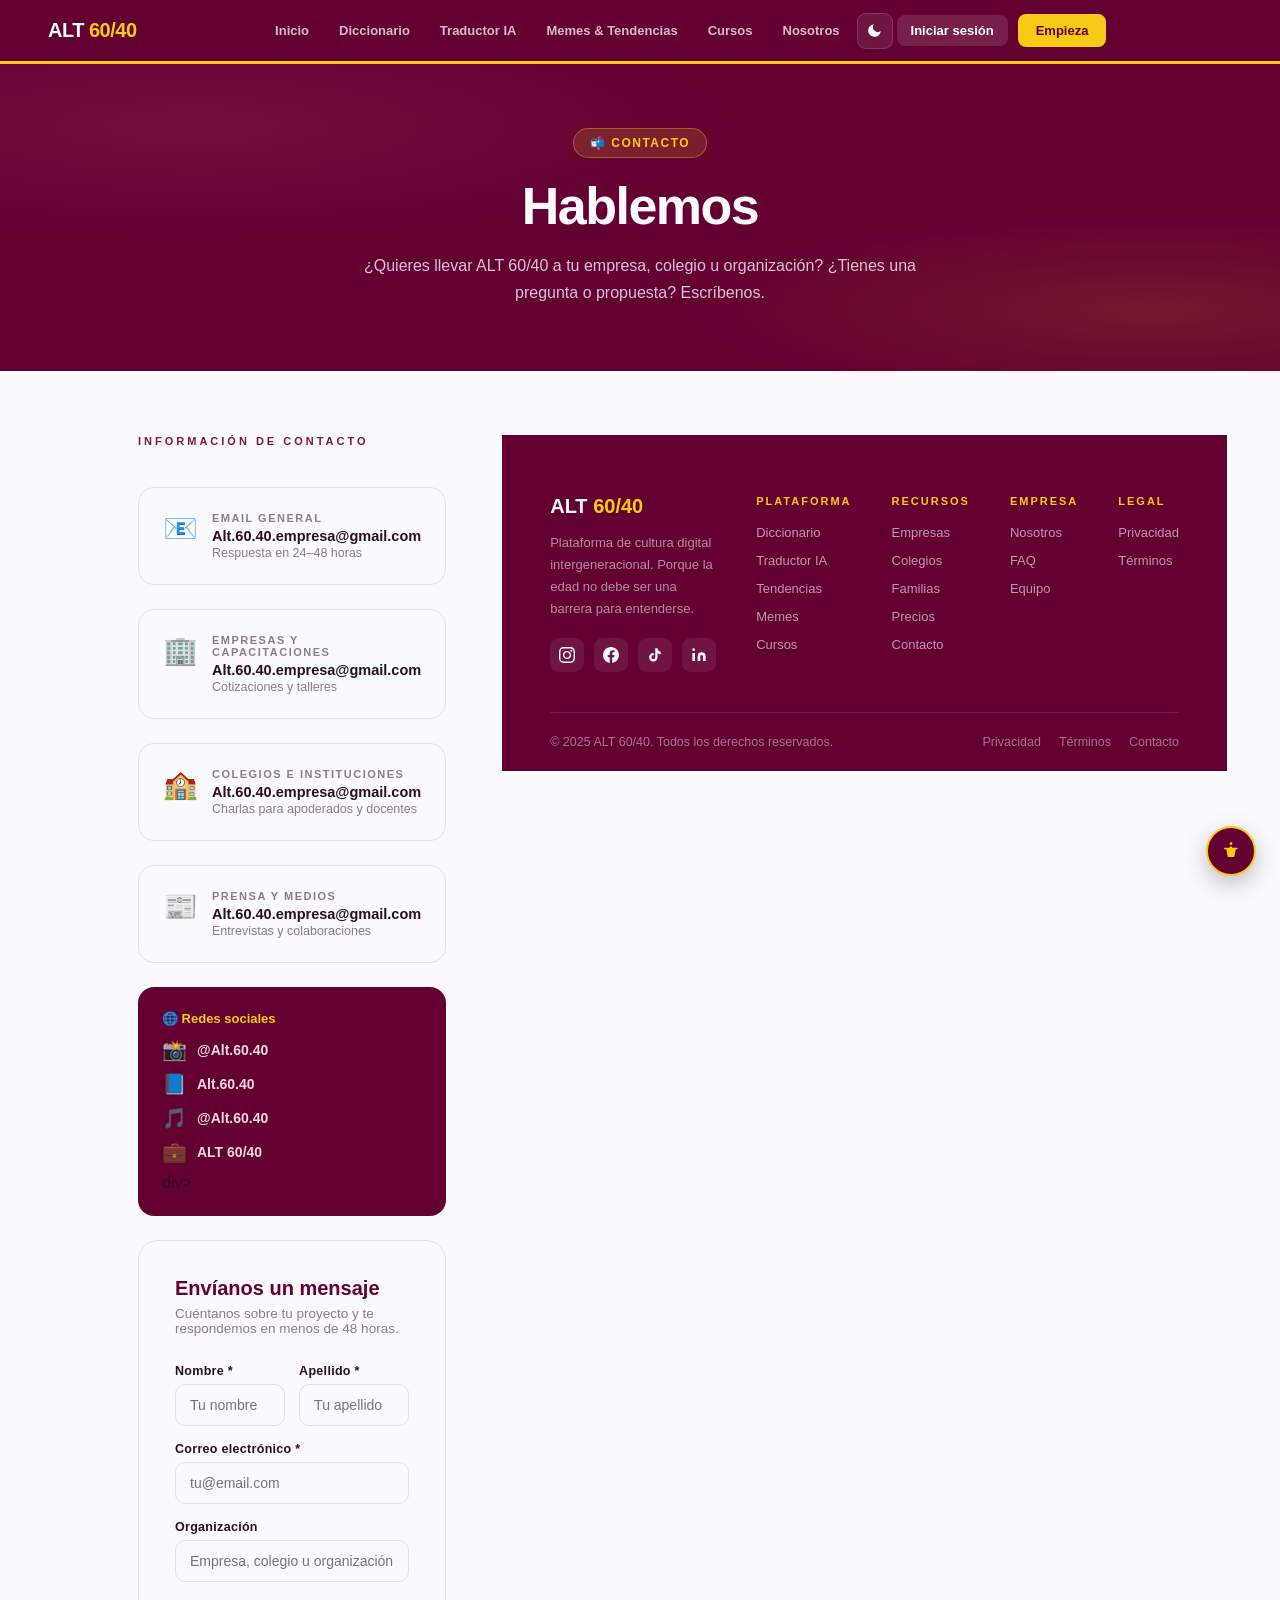
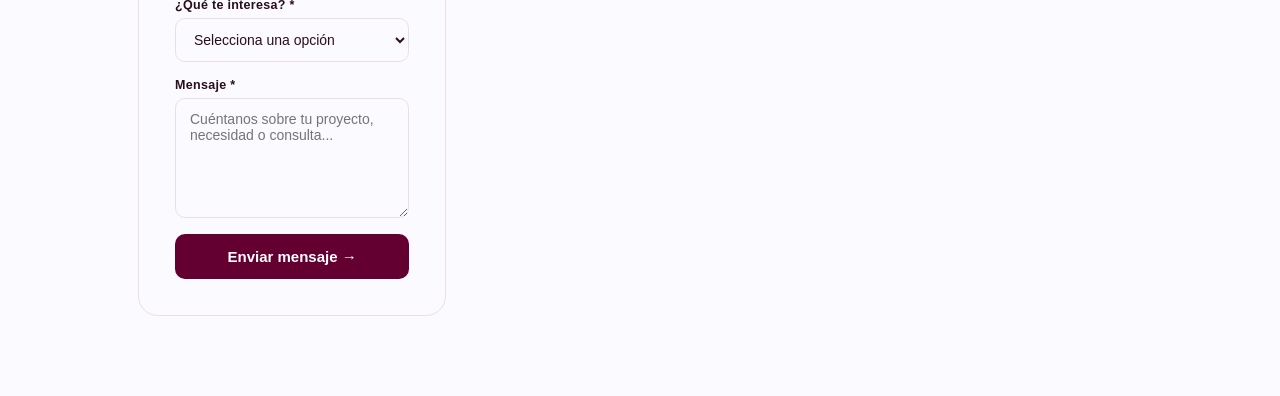
==== commit 3bd7659a: "version 5" ====
--- a/contacto.html
+++ b/contacto.html
@@ -401,11 +401,11 @@
     <div style="background:var(--wine);border-radius:16px;padding:24px;">
       <div style="font-family:var(--fD);font-size:13px;font-weight:700;color:var(--gold);margin-bottom:12px;">🌐 Redes sociales</div>
       <div style="display:flex;flex-direction:column;gap:10px;">
-        <a href="https://instagram.com" target="_blank" style="display:flex;align-items:center;gap:10px;color:rgba(255,255,255,.85);text-decoration:none;font-size:14px;font-weight:600;"><span style="font-size:20px;">📸</span> @Alt.60.40</a>
+        <a href="https://www.instagram.com/alt.60.40/" target="_blank" style="display:flex;align-items:center;gap:10px;color:rgba(255,255,255,.85);text-decoration:none;font-size:14px;font-weight:600;"><span style="font-size:20px;">📸</span> @Alt.60.40</a>
+        <a href="https://www.facebook.com/share/1G8u2c5EKh/" target="_blank" style="display:flex;align-items:center;gap:10px;color:rgba(255,255,255,.85);text-decoration:none;font-size:14px;font-weight:600;"><span style="font-size:20px;">📘</span> Alt.60.40</a>
         <a href="https://www.tiktok.com/@alt.60.40" target="_blank" style="display:flex;align-items:center;gap:10px;color:rgba(255,255,255,.85);text-decoration:none;font-size:14px;font-weight:600;"><span style="font-size:20px;">🎵</span> @Alt.60.40</a>
         <a href="https://www.linkedin.com/company/alt6040" target="_blank" style="display:flex;align-items:center;gap:10px;color:rgba(255,255,255,.85);text-decoration:none;font-size:14px;font-weight:600;"><span style="font-size:20px;">💼</span> ALT 60/40</a>
-        <a href="https://www.facebook.com/share/1G8u2c5EKh/" target="_blank" style="display:flex;align-items:center;gap:10px;color:rgba(255,255,255,.85);text-decoration:none;font-size:14px;font-weight:600;"><span style="font-size:20px;">▶️</span> ALT 60/40</a>
-      </div>
+        div>
     </div>
   </div>
 
@@ -1544,9 +1544,9 @@
         <p class="f-desc">Plataforma de cultura digital intergeneracional. Porque la edad no debe ser una barrera para entenderse.</p>
         <div class="f-social" style="margin-top:16px;">
           <a href="https://www.instagram.com/alt.60.40/" target="_blank" aria-label="Instagram"><svg viewBox="0 0 24 24" fill="white"><path d="M12 2.163c3.204 0 3.584.012 4.85.07 3.252.148 4.771 1.691 4.919 4.919.058 1.265.069 1.645.069 4.849 0 3.205-.012 3.584-.069 4.849-.149 3.225-1.664 4.771-4.919 4.919-1.266.058-1.644.07-4.85.07-3.204 0-3.584-.012-4.849-.07-3.26-.149-4.771-1.699-4.919-4.92-.058-1.265-.07-1.644-.07-4.849 0-3.204.013-3.583.07-4.849.149-3.227 1.664-4.771 4.919-4.919 1.266-.057 1.645-.069 4.849-.069zm0-2.163c-3.259 0-3.667.014-4.947.072-4.358.2-6.78 2.618-6.98 6.98-.059 1.281-.073 1.689-.073 4.948 0 3.259.014 3.668.072 4.948.2 4.358 2.618 6.78 6.98 6.98 1.281.058 1.689.072 4.948.072 3.259 0 3.668-.014 4.948-.072 4.354-.2 6.782-2.618 6.979-6.98.059-1.28.073-1.689.073-4.948 0-3.259-.014-3.667-.072-4.947-.196-4.354-2.617-6.78-6.979-6.98-1.281-.059-1.69-.073-4.949-.073zm0 5.838c-3.403 0-6.162 2.759-6.162 6.162s2.759 6.163 6.162 6.163 6.162-2.759 6.162-6.163c0-3.403-2.759-6.162-6.162-6.162zm0 10.162c-2.209 0-4-1.79-4-4 0-2.209 1.791-4 4-4s4 1.791 4 4c0 2.21-1.791 4-4 4zm6.406-11.845c-.796 0-1.441.645-1.441 1.44s.645 1.44 1.441 1.44c.795 0 1.439-.645 1.439-1.44s-.644-1.44-1.439-1.44z"/></svg></a>
-          <a href="https://tiktok.com" target="_blank" aria-label="TikTok"><svg viewBox="0 0 24 24" fill="white"><path d="M19.59 6.69a4.83 4.83 0 01-3.77-4.25V2h-3.45v13.67a2.89 2.89 0 01-2.88 2.5 2.89 2.89 0 01-2.89-2.89 2.89 2.89 0 012.89-2.89c.28 0 .54.04.79.1V9.01a6.3 6.3 0 00-.79-.05 6.34 6.34 0 00-6.34 6.34 6.34 6.34 0 006.34 6.34 6.34 6.34 0 006.33-6.34V9.21a8.16 8.16 0 004.77 1.52V7.29a4.85 4.85 0 01-1-.6z"/></svg></a>
-          <a href="https://linkedin.com" target="_blank" aria-label="LinkedIn"><svg viewBox="0 0 24 24" fill="white"><path d="M16 8a6 6 0 016 6v7h-4v-7a2 2 0 00-2-2 2 2 0 00-2 2v7h-4v-7a6 6 0 016-6zM2 9h4v12H2z"/><circle cx="4" cy="4" r="2"/></svg></a>
-          <a href="https://youtube.com" target="_blank" aria-label="Facebook"><svg viewBox="0 0 24 24" fill="white"><path d="M22.54 6.42a2.78 2.78 0 00-1.95-1.96C18.88 4 12 4 12 4s-6.88 0-8.59.46A2.78 2.78 0 001.46 6.42 29 29 0 001 12a29 29 0 00.46 5.58 2.78 2.78 0 001.95 1.96C5.12 20 12 20 12 20s6.88 0 8.59-.46a2.78 2.78 0 001.95-1.96A29 29 0 0023 12a29 29 0 00-.46-5.58z"/><polygon points="9.75 15.02 15.5 12 9.75 8.98 9.75 15.02" fill="var(--wine)"/></svg></a>
+          <a href="https://www.facebook.com/share/1G8u2c5EKh/" target="_blank" aria-label="Facebook"><svg viewBox="0 0 24 24" fill="white"><path d="M24 12.073c0-6.627-5.373-12-12-12s-12 5.373-12 12c0 5.99 4.388 10.954 10.125 11.854v-8.385H7.078v-3.47h3.047V9.43c0-3.007 1.792-4.669 4.533-4.669 1.312 0 2.686.235 2.686.235v2.953H15.83c-1.491 0-1.956.925-1.956 1.874v2.25h3.328l-.532 3.47h-2.796v8.385C19.612 23.027 24 18.062 24 12.073z"/></svg></a>
+          <a href="https://www.tiktok.com/@alt.60.40" target="_blank" aria-label="TikTok"><svg viewBox="0 0 24 24" fill="white"><path d="M19.59 6.69a4.83 4.83 0 01-3.77-4.25V2h-3.45v13.67a2.89 2.89 0 01-2.88 2.5 2.89 2.89 0 01-2.89-2.89 2.89 2.89 0 012.89-2.89c.28 0 .54.04.79.1V9.01a6.3 6.3 0 00-.79-.05 6.34 6.34 0 00-6.34 6.34 6.34 6.34 0 006.34 6.34 6.34 6.34 0 006.33-6.34V9.21a8.16 8.16 0 004.77 1.52V7.29a4.85 4.85 0 01-1-.6z"/></svg></a>
+          <a href="https://www.linkedin.com/company/alt6040" target="_blank" aria-label="LinkedIn"><svg viewBox="0 0 24 24" fill="white"><path d="M16 8a6 6 0 016 6v7h-4v-7a2 2 0 00-2-2 2 2 0 00-2 2v7h-4v-7a6 6 0 016-6zM2 9h4v12H2z"/><circle cx="4" cy="4" r="2"/></svg></a>
         </div>
       </div>
       <div><div class="f-col-title">Plataforma</div><ul class="f-links"><li><a href="diccionario.html">Diccionario</a></li><li><a href="traductor.html">Traductor IA</a></li><li><a href="cultura.html">Tendencias</a></li><li><a href="cultura.html">Memes</a></li><li><a href="cursos.html">Cursos</a></li></ul></div>
